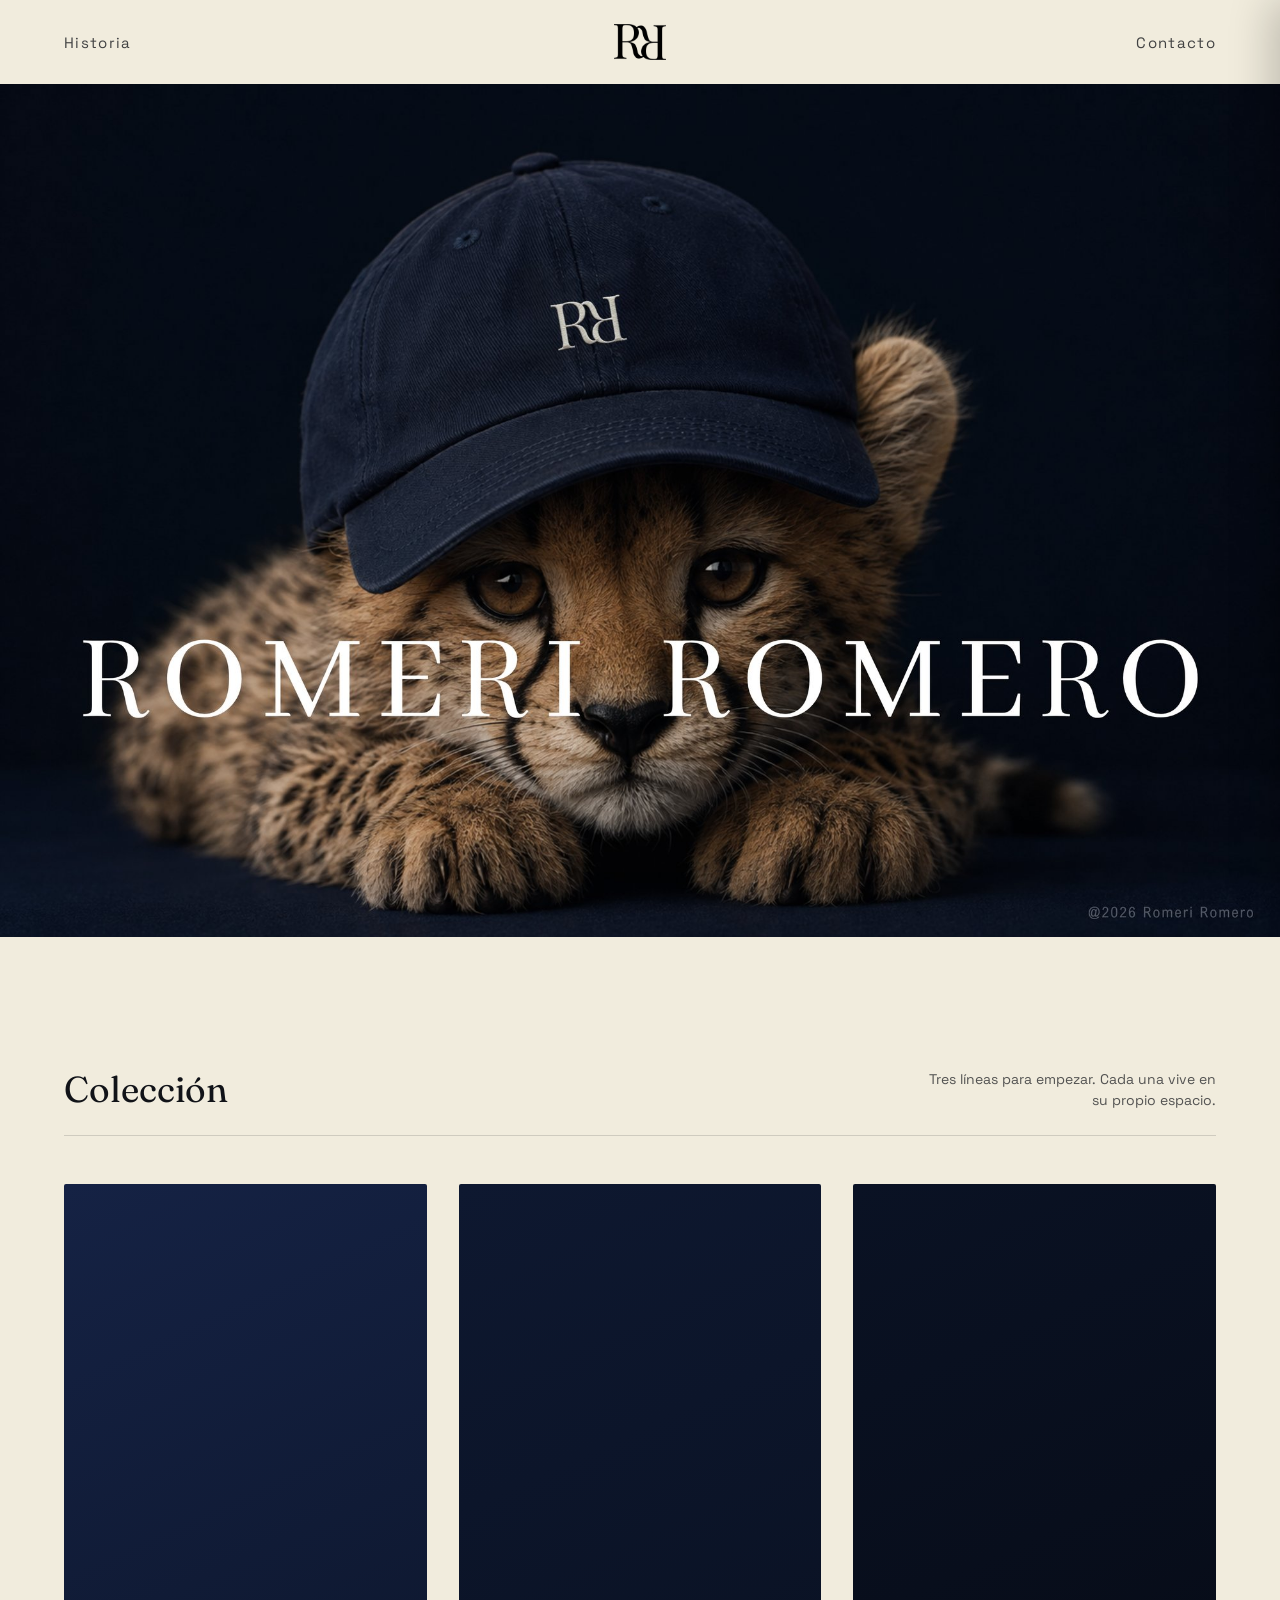
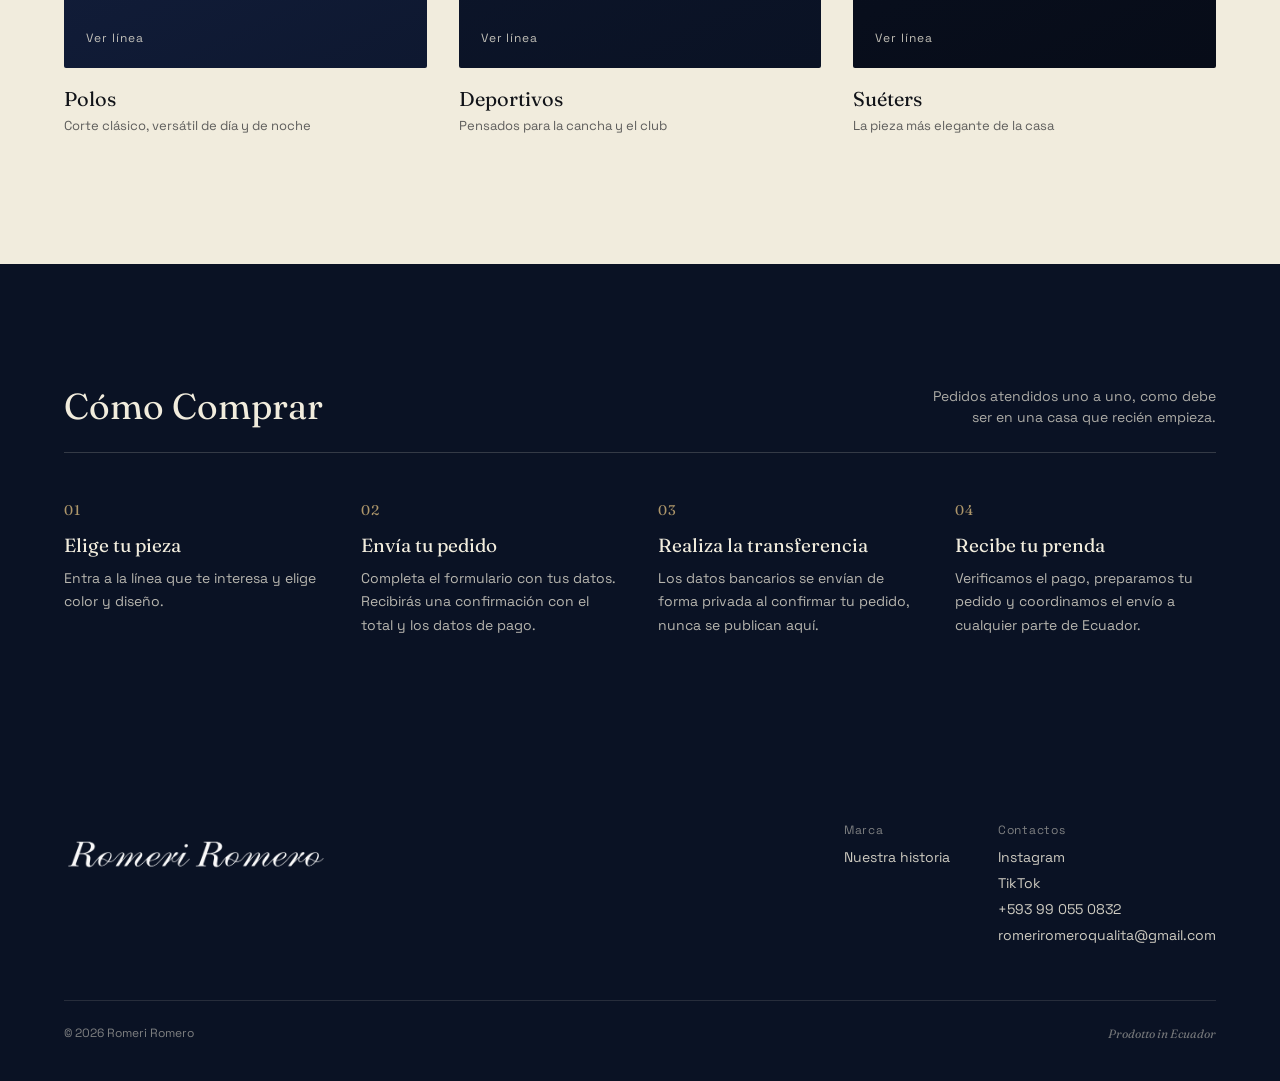
==== index.html @ 6913730c "Add files via upload" ====
<!DOCTYPE html>
<html lang="es">
<head>
<meta charset="UTF-8">
<meta name="viewport" content="width=device-width, initial-scale=1.0, viewport-fit=cover">
<title>Romeri Romero Official Online Store</title>
<meta name="description" content="Romeri Romero es una casa de moda ecuatoriana con sensibilidad italiana. Prendas de autor entre lo clásico y lo urbano, diseñadas y confeccionadas en Ecuador.">
<meta name="author" content="Romeri Romero">
<link rel="canonical" href="https://romeriromero.com/">
<meta property="og:type" content="website">
<meta property="og:title" content="Romeri Romero Official Online Store">
<meta property="og:description" content="Romeri Romero es una casa de moda ecuatoriana con sensibilidad italiana. Prendas de autor entre lo clásico y lo urbano, diseñadas y confeccionadas en Ecuador.">
<meta property="og:url" content="https://romeriromero.com/">
<meta property="og:locale" content="es_EC">
<meta name="twitter:card" content="summary_large_image">
<meta name="twitter:title" content="Romeri Romero Official Online Store">
<meta name="twitter:description" content="Romeri Romero es una casa de moda ecuatoriana con sensibilidad italiana. Prendas de autor entre lo clásico y lo urbano, diseñadas y confeccionadas en Ecuador.">
<link rel="icon" type="image/png" sizes="32x32" href="[data-uri]">
<link rel="icon" type="image/png" sizes="512x512" href="[data-uri]">
<link rel="apple-touch-icon" sizes="180x180" href="[data-uri]">
<meta name="theme-color" content="#0E1830">
<link rel="preconnect" href="https://fonts.googleapis.com">
<link href="https://fonts.googleapis.com/css2?family=Fraunces:ital,opsz,wght@0,9..144,300;0,9..144,400;0,9..144,500;1,9..144,400&family=Space+Grotesk:wght@400;500;600&display=swap" rel="stylesheet">
<style>

:root{
  --ink:#111318;
  --navy:#0E1830;
  --navy-deep:#0A1224;
  --navy-mid:#152244;
  --bone:#F1ECDD;
  --bone-dim:#E8E1CE;
  --gold:#AD966A;
}
*{margin:0;padding:0;box-sizing:border-box;}
body{
  background:var(--bone);
  color:var(--ink);
  font-family:'Space Grotesk',sans-serif;
  -webkit-font-smoothing:antialiased;
}
h1,h2,h3,.serif{font-family:'Fraunces',serif;}
.visually-hidden{
  position:absolute;width:1px;height:1px;padding:0;margin:-1px;
  overflow:hidden;clip:rect(0,0,0,0);white-space:nowrap;border:0;
}
a{color:inherit;}

/* NAV */
nav{
  display:grid;
  grid-template-columns:1fr auto 1fr;
  align-items:center;
  padding:24px 5vw;
  max-width:1800px;
  margin:0 auto;
}
nav .nav-left{justify-self:start;}
nav .nav-right{justify-self:end;}
nav .nav-left a, nav .nav-right a, nav .nav-right button{
  font-size:15px;
  letter-spacing:0.09em;
  text-decoration:none;
  color:var(--ink);
  opacity:0.78;
  background:none;
  border:none;
  cursor:pointer;
  font-family:'Space Grotesk',sans-serif;
  padding:0;
}
nav .nav-left a:hover, nav .nav-right a:hover, nav .nav-right button:hover{opacity:1;}
nav .nav-logo{justify-self:center;}
nav .nav-logo img{height:36px;width:auto;display:block;}
@media(max-width:560px){
  nav{padding:18px 5vw;}
  nav .nav-left a, nav .nav-right a, nav .nav-right button{font-size:13px;letter-spacing:0.05em;}
  nav .nav-logo img{height:28px;}
}

/* CONTACT DRAWER */
.contact-overlay{
  position:fixed;inset:0;background:rgba(10,14,24,0.45);
  opacity:0;pointer-events:none;transition:opacity 0.25s ease;z-index:100;
}
.contact-overlay.active{opacity:1;pointer-events:auto;}
.contact-drawer{
  position:fixed;top:0;right:0;height:100vh;
  width:min(380px,88vw);
  background:var(--bone);
  transform:translateX(100%);
  transition:transform 0.3s ease;
  z-index:101;
  padding:56px 40px;
  box-shadow:-10px 0 40px rgba(0,0,0,0.2);
}
.contact-drawer.active{transform:translateX(0);}
.contact-close{
  position:absolute;top:24px;right:28px;
  background:none;border:none;font-size:26px;line-height:1;
  cursor:pointer;color:var(--ink);opacity:0.7;
}
.contact-close:hover{opacity:1;}
.contact-drawer-title{
  font-family:'Fraunces',serif;font-size:24px;font-weight:400;
  margin-bottom:36px;color:var(--ink);
}
.contact-row{
  display:block;
  font-size:15px;
  color:var(--ink);
  text-decoration:none;
  padding:16px 0;
  border-bottom:1px solid rgba(17,19,24,0.12);
  opacity:0.85;
}
.contact-row:hover{opacity:1;}

/* PAGE HEADER (subpages without hero photo) */
.page-header{
  background:var(--navy);
  color:var(--bone);
  padding:90px 5vw 70px;
  text-align:center;
}
.page-header .eyebrow{
  font-size:13px;letter-spacing:0.14em;color:var(--gold);margin-bottom:16px;
}
.page-header h1{
  font-size:clamp(30px,4vw,52px);font-weight:300;
}
.page-header .back{
  display:inline-block;margin-top:22px;font-size:13px;opacity:0.7;text-decoration:none;color:var(--bone);
  border-bottom:1px solid rgba(241,236,221,0.4);
  padding-bottom:2px;
}
.page-header .back:hover{opacity:1;}

/* SECTION HEAD (shared pattern: title left, note right, divider) */
.section-head{
  display:flex;justify-content:space-between;align-items:flex-end;
  margin-bottom:48px;border-bottom:1px solid rgba(17,19,24,0.15);padding-bottom:24px;
}
.section-head h3{font-size:clamp(26px,3vw,36px);font-weight:400;}
.section-head p{font-size:14px;max-width:300px;text-align:right;opacity:0.7;line-height:1.5;}
@media(max-width:560px){
  .section-head{flex-direction:column;align-items:flex-start;gap:14px;}
  .section-head p{text-align:left;}
}

/* COLECCION (category cards on home) */
.collection{padding:130px 5vw;max-width:1800px;margin:0 auto;}
.cat-grid{display:grid;grid-template-columns:repeat(3,1fr);gap:32px;}
.cat-card{display:block;text-decoration:none;color:inherit;}
.cat-card .swatch{
  aspect-ratio:3/4;border-radius:2px;margin-bottom:18px;
  display:flex;align-items:flex-end;padding:22px;position:relative;
  transition:opacity 0.2s ease;
}
.cat-card:hover .swatch{opacity:0.88;}
.cat-card .swatch span{font-size:12px;letter-spacing:0.08em;color:var(--bone);opacity:0.8;}
.swatch.a{background:linear-gradient(155deg,var(--navy-mid) 0%,var(--navy) 100%);}
.swatch.b{background:linear-gradient(155deg,var(--navy) 0%,var(--navy-deep) 100%);}
.swatch.c{background:linear-gradient(155deg,var(--navy-deep) 0%,#070C18 100%);}
.cat-card h4{font-family:'Fraunces',serif;font-size:20px;font-weight:400;margin-bottom:6px;}
.cat-card .meta{font-size:13px;opacity:0.65;}
@media(max-width:760px){.cat-grid{grid-template-columns:1fr;}}

/* COMO COMPRAR (steps) */
.comprar-steps-section{background:var(--navy-deep);color:var(--bone);padding:120px 5vw;}
.comprar-steps-inner{max-width:1800px;margin:0 auto;}
.comprar-steps-inner .section-head{border-bottom-color:rgba(241,236,221,0.18);}
.comprar-steps-inner .section-head h3{color:var(--bone);}
.pasos{display:grid;grid-template-columns:repeat(4,1fr);gap:36px;}
.paso .num{font-family:'Fraunces',serif;font-size:14px;color:var(--gold);letter-spacing:0.1em;margin-bottom:14px;}
.paso h4{font-family:'Fraunces',serif;font-weight:400;font-size:19px;margin-bottom:10px;}
.paso p{font-size:14px;line-height:1.7;opacity:0.75;}
@media(max-width:1000px){.pasos{grid-template-columns:repeat(2,1fr);gap:32px;}}
@media(max-width:560px){.pasos{grid-template-columns:1fr;}}

/* COMPRAR FORM PAGE */
.comprar{background:var(--navy-deep);color:var(--bone);padding:90px 5vw 130px;}
.comprar-inner{max-width:1800px;margin:0 auto;}
.comprar-cols{display:grid;grid-template-columns:1fr 1fr;gap:56px;align-items:start;}
.panel{border:1px solid rgba(241,236,221,0.18);padding:34px;border-radius:2px;}
.panel h4{font-family:'Fraunces',serif;font-weight:400;font-size:21px;margin-bottom:8px;}
.panel .hint{font-size:13px;opacity:0.6;line-height:1.6;margin-bottom:24px;}
.campo{margin-bottom:18px;}
.campo label{display:block;font-size:12px;letter-spacing:0.08em;opacity:0.65;margin-bottom:7px;}
.campo input,.campo select,.campo textarea{
  width:100%;background:transparent;border:1px solid rgba(241,236,221,0.28);color:var(--bone);
  font-family:'Space Grotesk',sans-serif;font-size:14px;padding:11px 13px;border-radius:2px;
}
.campo input:focus,.campo select:focus,.campo textarea:focus{outline:none;border-color:var(--gold);}
.campo select option{background:var(--navy-deep);color:var(--bone);}
.btn{
  display:inline-block;width:100%;text-align:center;background:var(--bone);color:var(--navy-deep);
  border:none;font-family:'Space Grotesk',sans-serif;font-size:14px;letter-spacing:0.06em;
  padding:14px 20px;border-radius:2px;cursor:pointer;margin-top:6px;
}
.btn:hover{opacity:0.88;}
.datos-fila{display:flex;justify-content:space-between;gap:16px;padding:13px 0;border-bottom:1px solid rgba(241,236,221,0.12);font-size:14px;}
.datos-fila span:first-child{opacity:0.6;}
.datos-fila span:last-child{text-align:right;}
.nota{font-size:13px;line-height:1.7;opacity:0.6;margin-top:22px;}
.nota-italic{font-family:'Fraunces',serif;font-style:italic;font-size:14px;opacity:0.7;margin-top:26px;}
@media(max-width:1000px){.comprar-cols{grid-template-columns:1fr;gap:32px;}}
@media(max-width:560px){.panel{padding:26px 22px;}}

/* PLACEHOLDER (category subpages, no products yet) */
.placeholder-wrap{max-width:1800px;margin:0 auto;padding:100px 5vw 140px;text-align:center;}
.placeholder-wrap .ph-box{
  max-width:520px;margin:0 auto;padding:56px 40px;border:1px solid rgba(17,19,24,0.15);border-radius:2px;
}
.placeholder-wrap .ph-box .serif{font-size:22px;font-weight:400;margin-bottom:14px;}
.placeholder-wrap .ph-box p{font-size:14px;line-height:1.7;opacity:0.75;}

/* HISTORIA PAGE */
.marca{padding:90px 5vw 140px;max-width:1800px;margin:0 auto;}
.marca-body{display:grid;grid-template-columns:0.7fr 1.3fr;gap:56px;align-items:center;}
.marca .gallery{display:grid;grid-template-columns:1fr 1fr;gap:10px;}
.marca .gallery img{width:100%;aspect-ratio:4/5;object-fit:cover;border-radius:2px;display:block;}
.marca blockquote{
  font-family:'Fraunces',serif;font-size:clamp(22px,2.8vw,34px);font-weight:300;font-style:italic;
  line-height:1.4;color:var(--ink);margin-bottom:36px;max-width:22ch;
}
.marca p{font-size:15px;line-height:1.8;color:var(--ink);opacity:0.82;margin-bottom:20px;max-width:56ch;}
.marca .prodotto-line{font-style:italic;font-family:'Fraunces',serif;font-size:14px;opacity:0.6;margin-top:8px;}
@media(max-width:760px){.marca-body{grid-template-columns:1fr;gap:36px;}}

/* HERO (home only) */
.hero{width:100%;line-height:0;}
.hero img.hero-shot{width:100%;height:auto;display:block;}

/* FOOTER */
footer{background:var(--navy-deep);color:var(--bone);padding:64px 5vw 40px;}
footer .foot-top, footer .foot-bottom{max-width:1800px;margin-left:auto;margin-right:auto;}
.foot-top{
  display:flex;justify-content:space-between;align-items:flex-start;
  padding-bottom:48px;border-bottom:1px solid rgba(241,236,221,0.12);
}
.foot-top img.foot-wordmark{width:min(260px,55vw);height:auto;display:block;}
.foot-links{display:flex;gap:48px;font-size:14px;flex-wrap:wrap;}
.foot-links div span{display:block;opacity:0.5;margin-bottom:10px;font-size:12px;letter-spacing:0.06em;}
.foot-links div a{display:block;color:var(--bone);text-decoration:none;opacity:0.85;margin-bottom:8px;font-size:14px;}
.foot-links div a:hover{opacity:1;}
.foot-bottom{display:flex;justify-content:space-between;align-items:center;padding-top:24px;font-size:12px;opacity:0.5;}
.foot-bottom .prodotto{font-style:italic;font-family:'Fraunces',serif;opacity:0.9;}
@media(max-width:760px){
  .foot-top{flex-direction:column;gap:32px;}
  .foot-links{flex-wrap:wrap;gap:32px;}
}

</style>
</head>
<body>

<h1 class="visually-hidden">Romeri Romero — Moda ecuatoriana con alma italiana</h1>

<nav>
  <div class="nav-left"><a href="historia.html">Historia</a></div>
  <div class="nav-logo"><a href="index.html"><img src="[data-uri]" alt="Romeri Romero"></a></div>
  <div class="nav-right"><button type="button" onclick="openContact(event)">Contacto</button></div>
</nav>

<div class="contact-overlay" id="contactOverlay" onclick="closeContact()"></div>
<aside class="contact-drawer" id="contactDrawer">
  <button class="contact-close" onclick="closeContact()" aria-label="Cerrar">&times;</button>
  <div class="contact-drawer-title">Contactos</div>
  <a class="contact-row" href="https://instagram.com/romeriromero_" target="_blank" rel="noopener">Instagram</a>
  <a class="contact-row" href="https://tiktok.com/@romeriromero_" target="_blank" rel="noopener">TikTok</a>
  <a class="contact-row" href="https://wa.me/593990550832" target="_blank" rel="noopener">+593 99 055 0832</a>
  <a class="contact-row" href="mailto:romeriromeroqualita@gmail.com">romeriromeroqualita@gmail.com</a>
</aside>

<script>
function openContact(e){
  if(e) e.preventDefault();
  document.getElementById('contactOverlay').classList.add('active');
  document.getElementById('contactDrawer').classList.add('active');
}
function closeContact(){
  document.getElementById('contactOverlay').classList.remove('active');
  document.getElementById('contactDrawer').classList.remove('active');
}
</script>

<section class="hero">
  <img class="hero-shot" src="[data-uri]" alt="Romeri Romero — cachorro de guepardo con gorra de la marca, junto al monograma RR">
</section>

<section class="collection" id="coleccion">
  <div class="section-head">
    <h3>Colección</h3>
    <p>Tres líneas para empezar. Cada una vive en su propio espacio.</p>
  </div>
  <div class="cat-grid">
    <a class="cat-card" href="coleccion-polos.html">
      <div class="swatch a"><span>Ver línea</span></div>
      <h4>Polos</h4>
      <div class="meta">Corte clásico, versátil de día y de noche</div>
    </a>
    <a class="cat-card" href="coleccion-deportivos.html">
      <div class="swatch b"><span>Ver línea</span></div>
      <h4>Deportivos</h4>
      <div class="meta">Pensados para la cancha y el club</div>
    </a>
    <a class="cat-card" href="coleccion-sueters.html">
      <div class="swatch c"><span>Ver línea</span></div>
      <h4>Suéters</h4>
      <div class="meta">La pieza más elegante de la casa</div>
    </a>
  </div>
</section>

<section class="comprar-steps-section" id="comprar">
  <div class="comprar-steps-inner">
    <div class="section-head">
      <h3>Cómo Comprar</h3>
      <p>Pedidos atendidos uno a uno, como debe ser en una casa que recién empieza.</p>
    </div>
    <div class="pasos">
      <div class="paso">
        <div class="num">01</div>
        <h4>Elige tu pieza</h4>
        <p>Entra a la línea que te interesa y elige color y diseño.</p>
      </div>
      <div class="paso">
        <div class="num">02</div>
        <h4>Envía tu pedido</h4>
        <p>Completa el formulario con tus datos. Recibirás una confirmación con el total y los datos de pago.</p>
      </div>
      <div class="paso">
        <div class="num">03</div>
        <h4>Realiza la transferencia</h4>
        <p>Los datos bancarios se envían de forma privada al confirmar tu pedido, nunca se publican aquí.</p>
      </div>
      <div class="paso">
        <div class="num">04</div>
        <h4>Recibe tu prenda</h4>
        <p>Verificamos el pago, preparamos tu pedido y coordinamos el envío a cualquier parte de Ecuador.</p>
      </div>
    </div>
  </div>
</section>

<footer>
  <div class="foot-top">
    <img class="foot-wordmark" src="[data-uri]" alt="Romeri Romero">
    <div class="foot-links">
      <div>
        <span>Marca</span>
        <a href="historia.html">Nuestra historia</a>
      </div>
      <div>
        <span>Contactos</span>
        <a href="https://instagram.com/romeriromero_" target="_blank" rel="noopener">Instagram</a>
        <a href="https://tiktok.com/@romeriromero_" target="_blank" rel="noopener">TikTok</a>
        <a href="https://wa.me/593990550832" target="_blank" rel="noopener">+593 99 055 0832</a>
        <a href="mailto:romeriromeroqualita@gmail.com">romeriromeroqualita@gmail.com</a>
      </div>
    </div>
  </div>
  <div class="foot-bottom">
    <span>© 2026 Romeri Romero</span>
    <span class="prodotto">Prodotto in Ecuador</span>
  </div>
</footer>

</body>
</html>
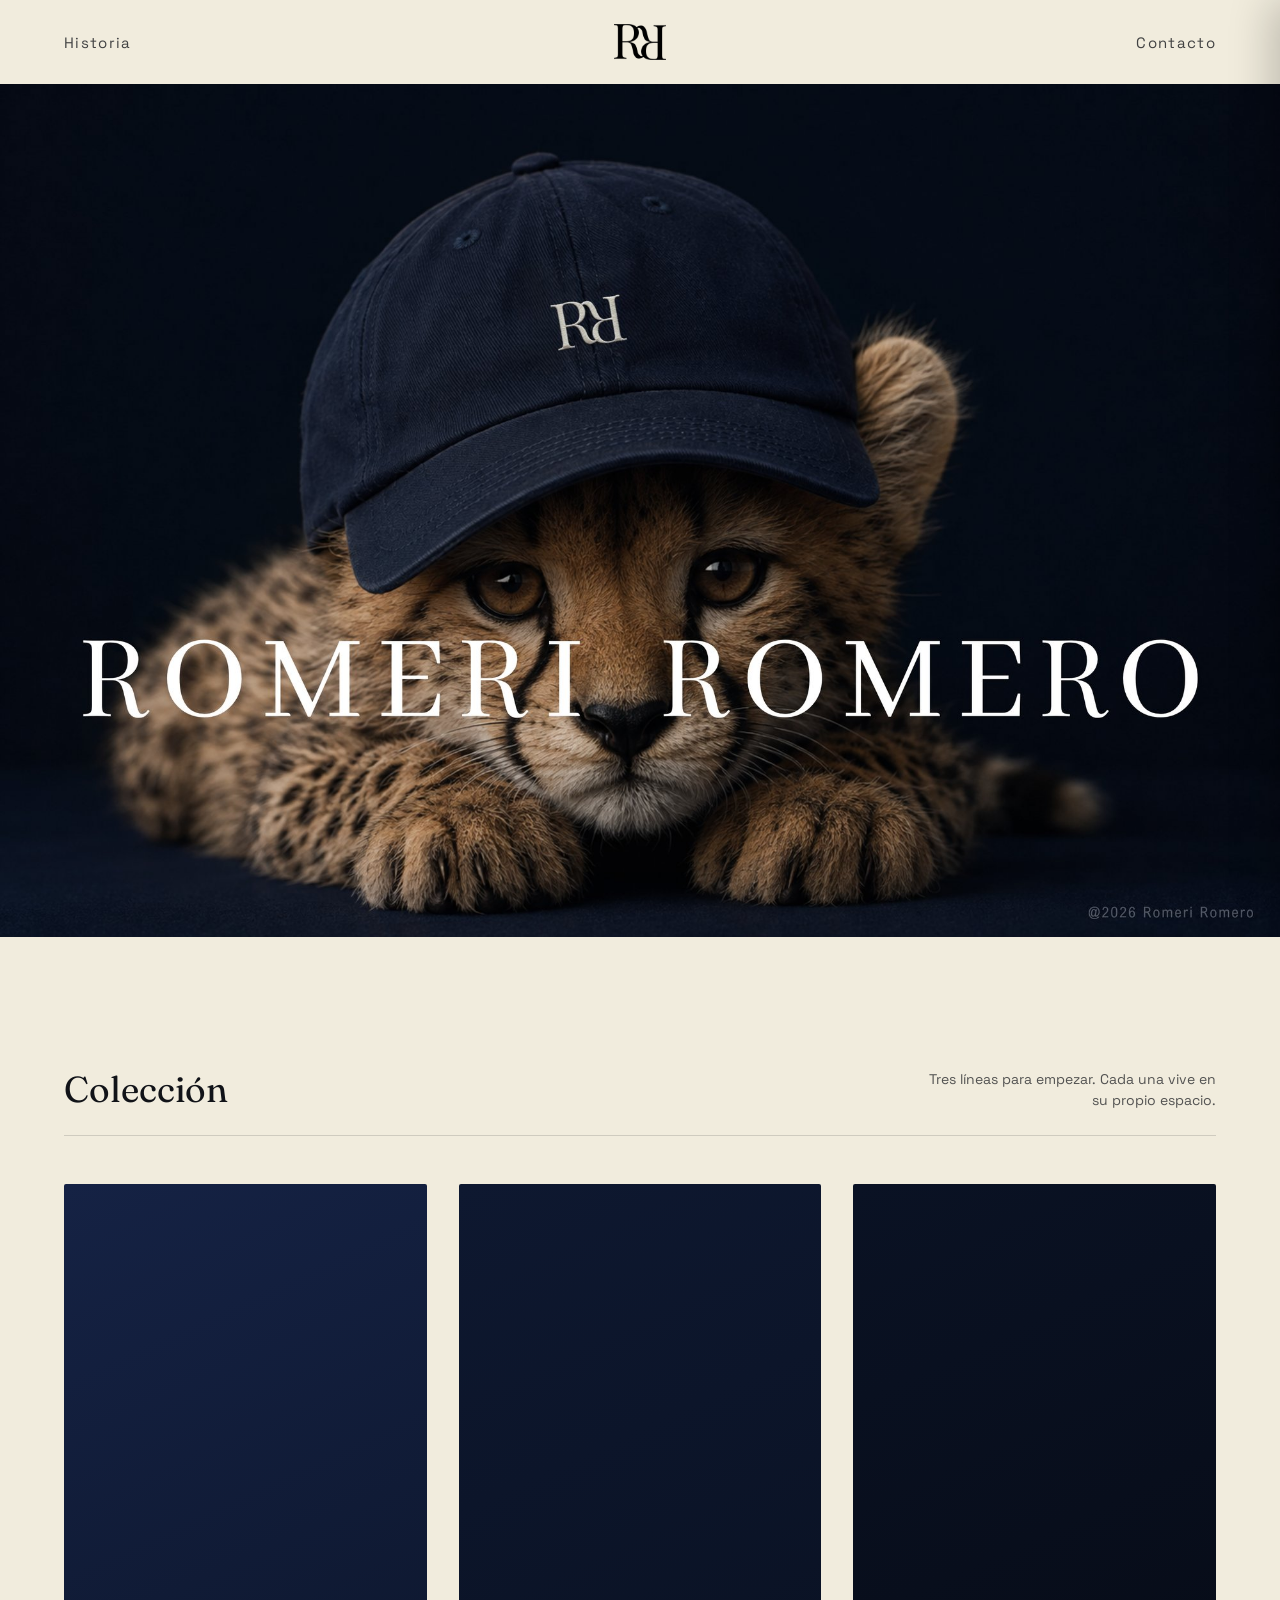
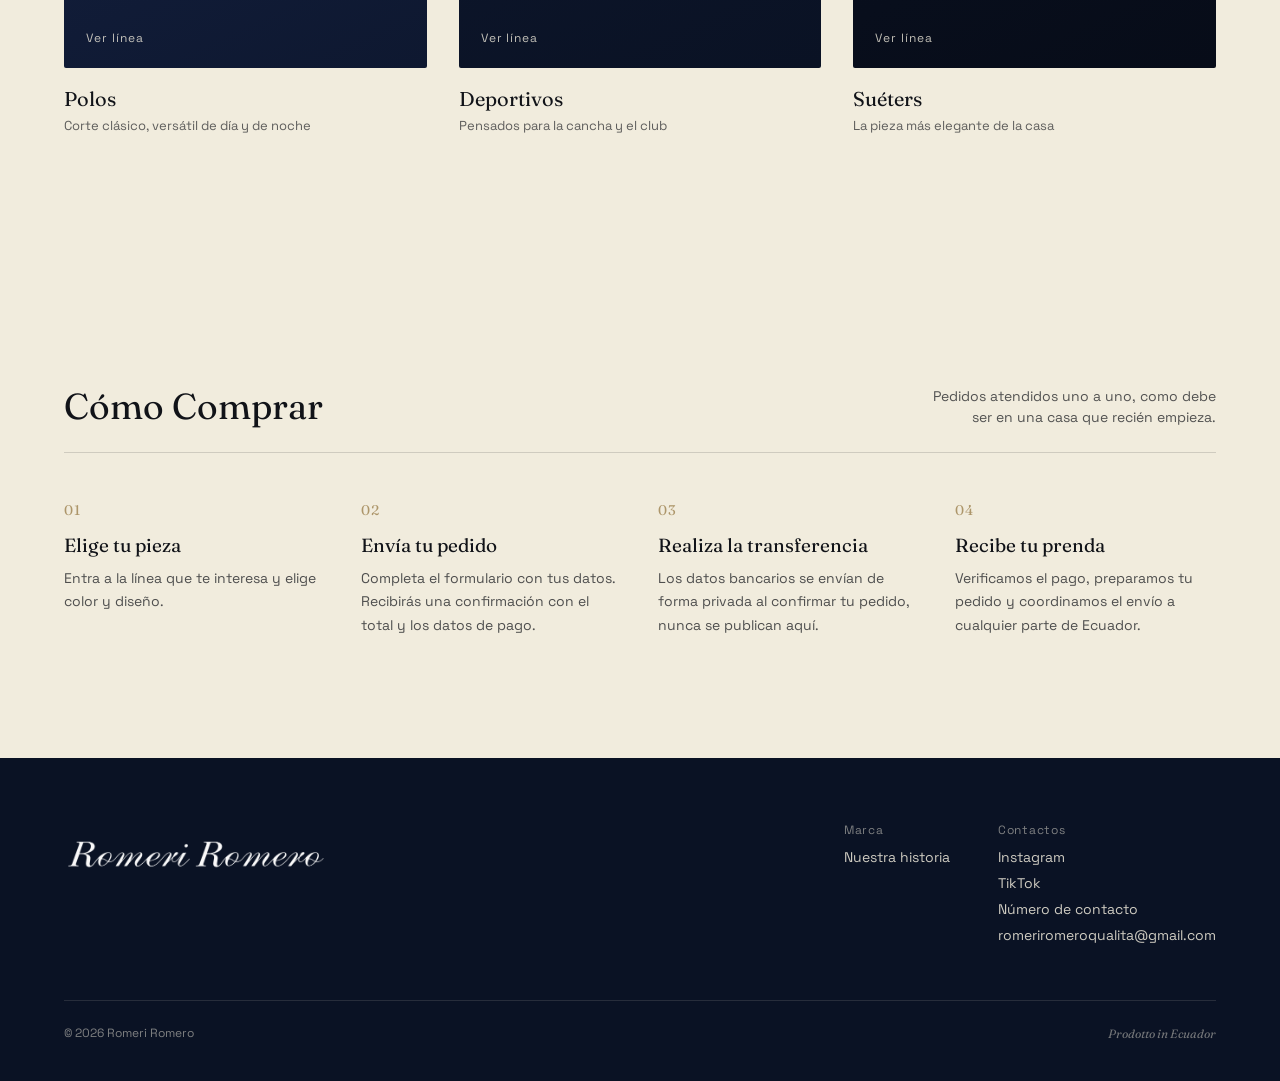
==== commit c895c6ac: "Add files via upload" ====
--- a/index.html
+++ b/index.html
@@ -19,6 +19,35 @@
 <link rel="icon" type="image/png" sizes="512x512" href="[data-uri]">
 <link rel="apple-touch-icon" sizes="180x180" href="[data-uri]">
 <meta name="theme-color" content="#0E1830">
+<meta property="og:image" content="https://romeriromero.com/logo.png">
+<meta name="twitter:image" content="https://romeriromero.com/logo.png">
+<script type="application/ld+json">
+{
+  "@context": "https://schema.org",
+  "@type": "Organization",
+  "name": "Romeri Romero",
+  "alternateName": "Romeri Romero Official Online Store",
+  "url": "https://romeriromero.com/",
+  "logo": "https://romeriromero.com/logo.png",
+  "image": "https://romeriromero.com/logo.png",
+  "sameAs": [
+    "https://instagram.com/romeriromero_",
+    "https://tiktok.com/@romeriromero_"
+  ]
+}
+</script>
+<script type="application/ld+json">
+{
+  "@context": "https://schema.org",
+  "@type": "ClothingStore",
+  "name": "Romeri Romero",
+  "url": "https://romeriromero.com/",
+  "image": "https://romeriromero.com/logo.png",
+  "description": "Casa de moda ecuatoriana con sensibilidad italiana. Prendas de autor entre lo clásico y lo urbano, diseñadas y confeccionadas en Ecuador.",
+  "areaServed": "EC"
+}
+</script>
+
 <link rel="preconnect" href="https://fonts.googleapis.com">
 <link href="https://fonts.googleapis.com/css2?family=Fraunces:ital,opsz,wght@0,9..144,300;0,9..144,400;0,9..144,500;1,9..144,400&family=Space+Grotesk:wght@400;500;600&display=swap" rel="stylesheet">
 <style>
@@ -167,16 +196,35 @@
 @media(max-width:760px){.cat-grid{grid-template-columns:1fr;}}
 
 /* COMO COMPRAR (steps) */
-.comprar-steps-section{background:var(--navy-deep);color:var(--bone);padding:120px 5vw;}
+.comprar-steps-section{background:var(--bone);color:var(--ink);padding:120px 5vw;}
 .comprar-steps-inner{max-width:1800px;margin:0 auto;}
-.comprar-steps-inner .section-head{border-bottom-color:rgba(241,236,221,0.18);}
-.comprar-steps-inner .section-head h3{color:var(--bone);}
+.comprar-steps-inner .section-head{border-bottom-color:rgba(17,19,24,0.15);}
+.comprar-steps-inner .section-head h3{color:var(--ink);}
+.comprar-steps-inner .section-head p{color:var(--ink);}
 .pasos{display:grid;grid-template-columns:repeat(4,1fr);gap:36px;}
 .paso .num{font-family:'Fraunces',serif;font-size:14px;color:var(--gold);letter-spacing:0.1em;margin-bottom:14px;}
-.paso h4{font-family:'Fraunces',serif;font-weight:400;font-size:19px;margin-bottom:10px;}
-.paso p{font-size:14px;line-height:1.7;opacity:0.75;}
+.paso h4{font-family:'Fraunces',serif;font-weight:400;font-size:19px;margin-bottom:10px;color:var(--ink);}
+.paso p{font-size:14px;line-height:1.7;color:var(--ink);opacity:0.72;}
 @media(max-width:1000px){.pasos{grid-template-columns:repeat(2,1fr);gap:32px;}}
 @media(max-width:560px){.pasos{grid-template-columns:1fr;}}
+
+/* NOTA HECHO A PEDIDO */
+.hecho-a-pedido{
+  max-width:1800px;margin:0 auto;
+  padding:0 5vw 60px;
+}
+.hecho-a-pedido blockquote{
+  font-family:'Fraunces',serif;
+  font-style:italic;
+  font-weight:300;
+  font-size:clamp(17px,1.6vw,20px);
+  line-height:1.7;
+  color:var(--bone);
+  opacity:0.88;
+  max-width:70ch;
+  border-left:2px solid var(--gold);
+  padding-left:28px;
+}
 
 /* COMPRAR FORM PAGE */
 .comprar{background:var(--navy-deep);color:var(--bone);padding:90px 5vw 130px;}
@@ -269,7 +317,7 @@
   <div class="contact-drawer-title">Contactos</div>
   <a class="contact-row" href="https://instagram.com/romeriromero_" target="_blank" rel="noopener">Instagram</a>
   <a class="contact-row" href="https://tiktok.com/@romeriromero_" target="_blank" rel="noopener">TikTok</a>
-  <a class="contact-row" href="https://wa.me/593990550832" target="_blank" rel="noopener">+593 99 055 0832</a>
+  <a class="contact-row" href="https://wa.me/593990550832" target="_blank" rel="noopener">Número de contacto</a>
   <a class="contact-row" href="mailto:romeriromeroqualita@gmail.com">romeriromeroqualita@gmail.com</a>
 </aside>
 
@@ -356,7 +404,7 @@
         <span>Contactos</span>
         <a href="https://instagram.com/romeriromero_" target="_blank" rel="noopener">Instagram</a>
         <a href="https://tiktok.com/@romeriromero_" target="_blank" rel="noopener">TikTok</a>
-        <a href="https://wa.me/593990550832" target="_blank" rel="noopener">+593 99 055 0832</a>
+        <a href="https://wa.me/593990550832" target="_blank" rel="noopener">Número de contacto</a>
         <a href="mailto:romeriromeroqualita@gmail.com">romeriromeroqualita@gmail.com</a>
       </div>
     </div>
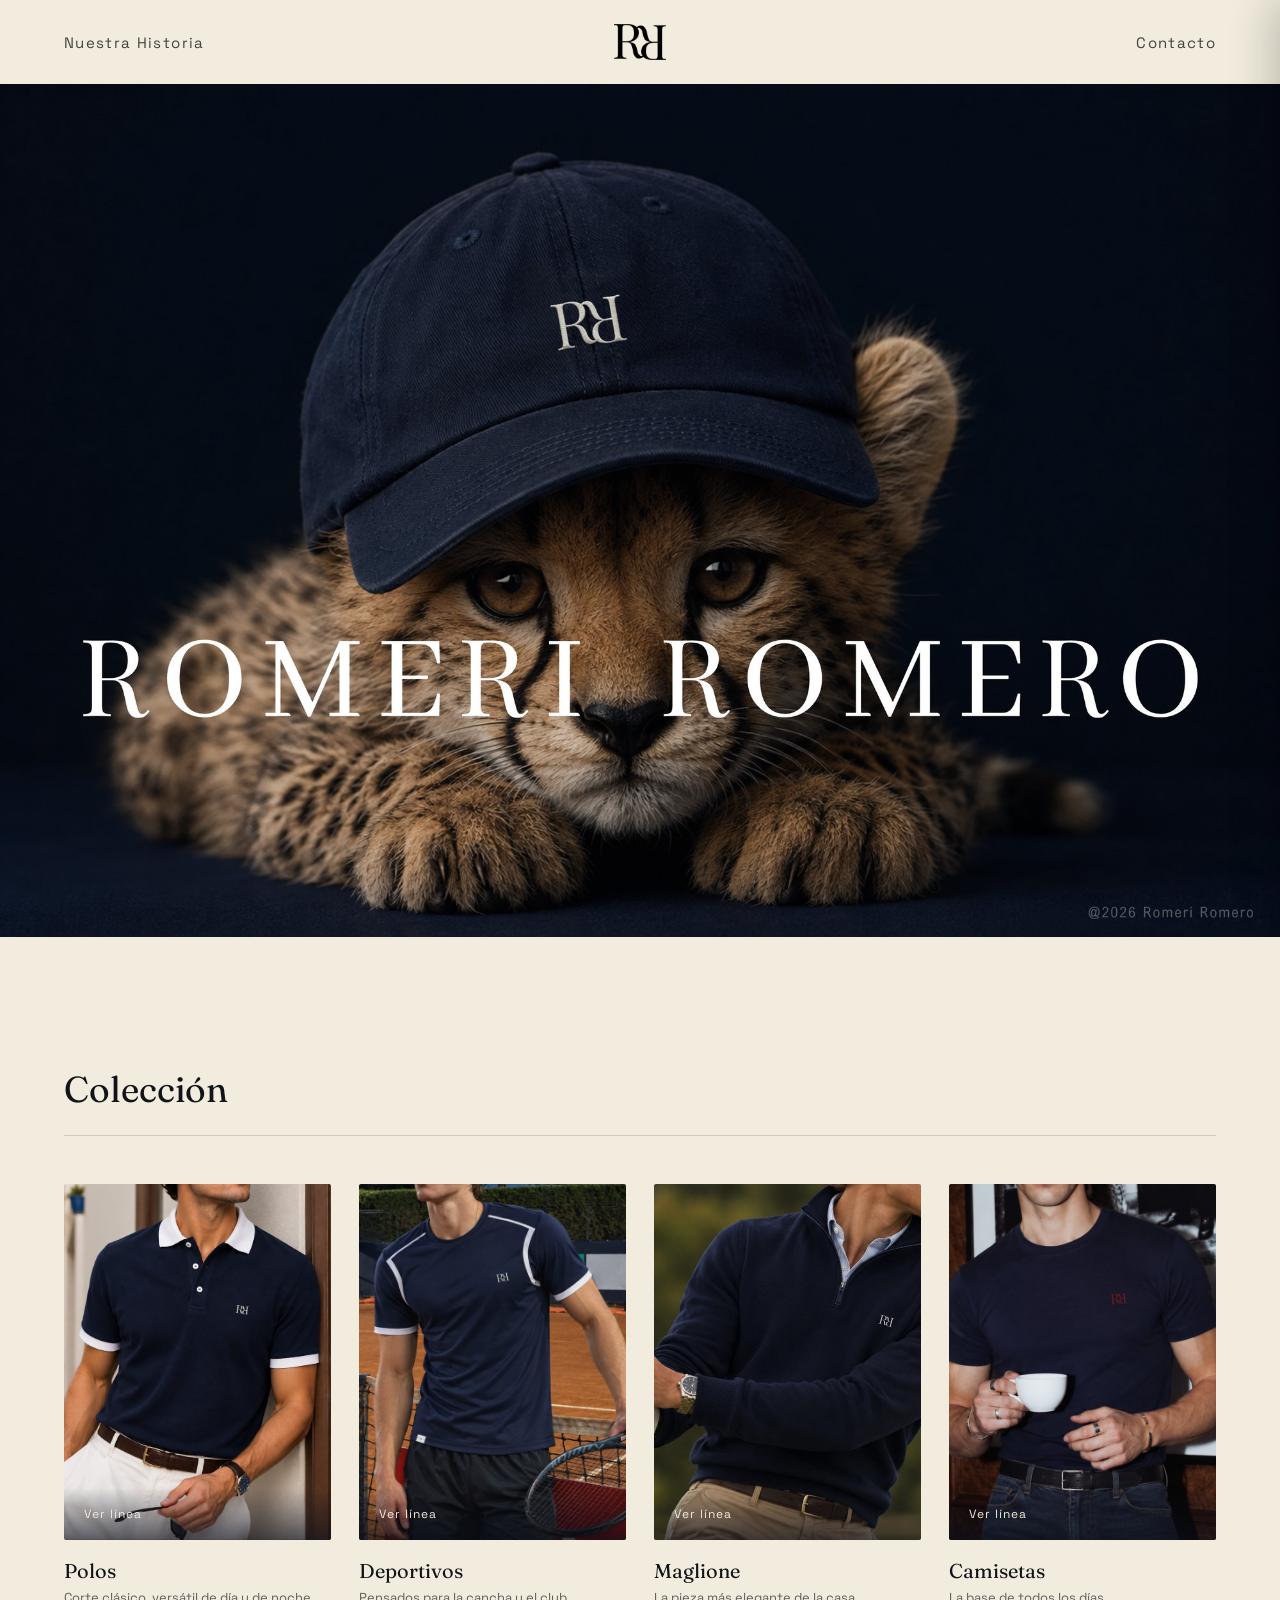
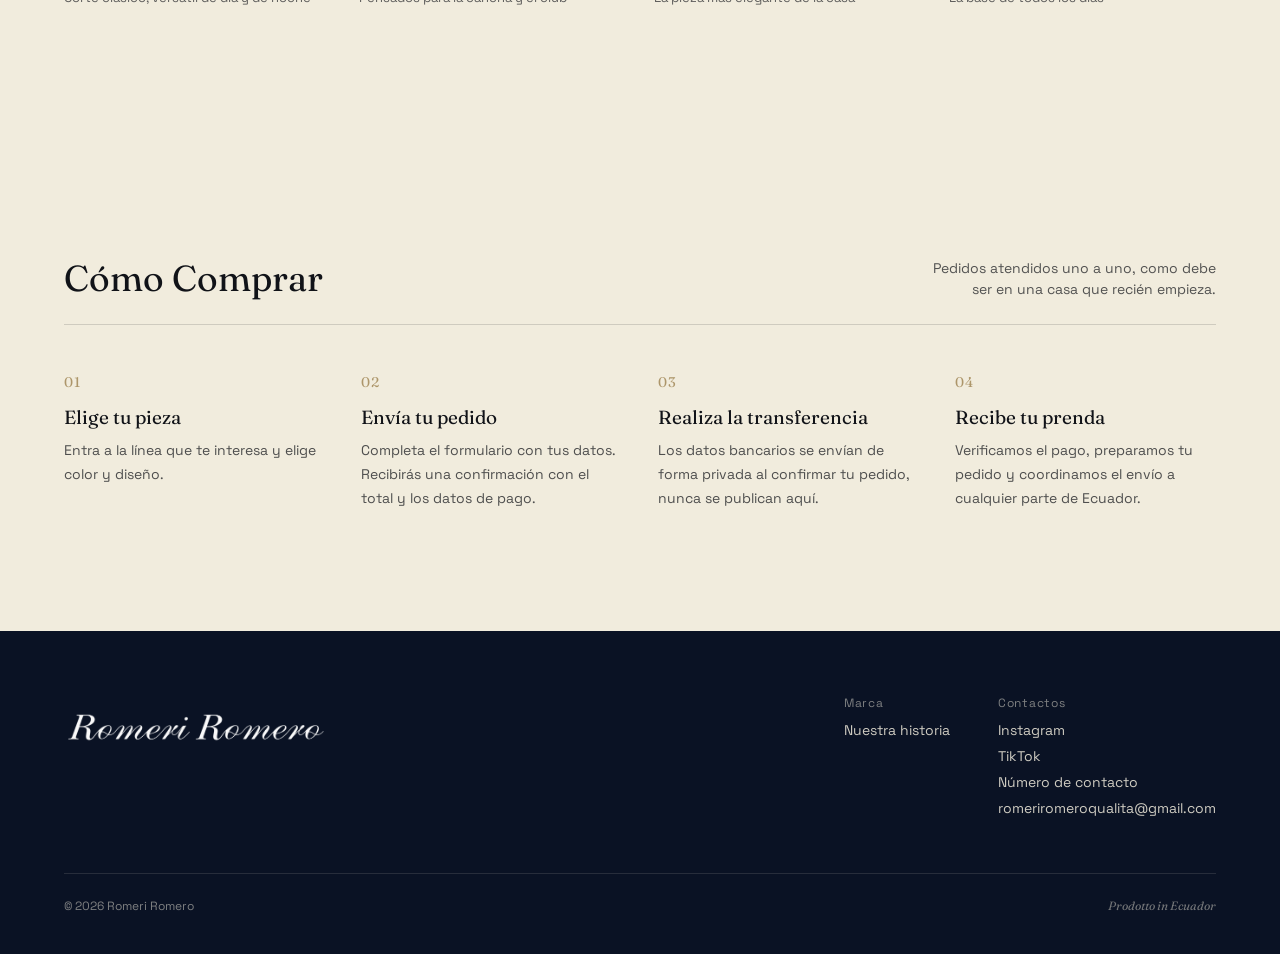
==== commit 6d993a3d: "Add files via upload" ====
--- a/index.html
+++ b/index.html
@@ -179,21 +179,25 @@
 
 /* COLECCION (category cards on home) */
 .collection{padding:130px 5vw;max-width:1800px;margin:0 auto;}
-.cat-grid{display:grid;grid-template-columns:repeat(3,1fr);gap:32px;}
+.cat-grid{display:grid;grid-template-columns:repeat(4,1fr);gap:28px;}
 .cat-card{display:block;text-decoration:none;color:inherit;}
 .cat-card .swatch{
   aspect-ratio:3/4;border-radius:2px;margin-bottom:18px;
-  display:flex;align-items:flex-end;padding:22px;position:relative;
+  position:relative;overflow:hidden;
   transition:opacity 0.2s ease;
+  background:var(--navy);
 }
 .cat-card:hover .swatch{opacity:0.88;}
-.cat-card .swatch span{font-size:12px;letter-spacing:0.08em;color:var(--bone);opacity:0.8;}
-.swatch.a{background:linear-gradient(155deg,var(--navy-mid) 0%,var(--navy) 100%);}
-.swatch.b{background:linear-gradient(155deg,var(--navy) 0%,var(--navy-deep) 100%);}
-.swatch.c{background:linear-gradient(155deg,var(--navy-deep) 0%,#070C18 100%);}
+.cat-card .swatch img{width:100%;height:100%;object-fit:cover;display:block;}
+.cat-card .swatch .tag{
+  position:absolute;left:0;right:0;bottom:0;padding:18px 20px;
+  background:linear-gradient(to top, rgba(10,14,24,0.65) 0%, rgba(10,14,24,0) 100%);
+  font-size:12px;letter-spacing:0.08em;color:var(--bone);
+}
 .cat-card h4{font-family:'Fraunces',serif;font-size:20px;font-weight:400;margin-bottom:6px;}
 .cat-card .meta{font-size:13px;opacity:0.65;}
-@media(max-width:760px){.cat-grid{grid-template-columns:1fr;}}
+@media(max-width:1100px){.cat-grid{grid-template-columns:repeat(2,1fr);}}
+@media(max-width:560px){.cat-grid{grid-template-columns:1fr;}}
 
 /* COMO COMPRAR (steps) */
 .comprar-steps-section{background:var(--bone);color:var(--ink);padding:120px 5vw;}
@@ -306,7 +310,7 @@
 <h1 class="visually-hidden">Romeri Romero — Moda ecuatoriana con alma italiana</h1>
 
 <nav>
-  <div class="nav-left"><a href="historia.html">Historia</a></div>
+  <div class="nav-left"><a href="historia.html">Nuestra Historia</a></div>
   <div class="nav-logo"><a href="index.html"><img src="[data-uri]" alt="Romeri Romero"></a></div>
   <div class="nav-right"><button type="button" onclick="openContact(event)">Contacto</button></div>
 </nav>
@@ -340,23 +344,27 @@
 <section class="collection" id="coleccion">
   <div class="section-head">
     <h3>Colección</h3>
-    <p>Tres líneas para empezar. Cada una vive en su propio espacio.</p>
   </div>
   <div class="cat-grid">
     <a class="cat-card" href="coleccion-polos.html">
-      <div class="swatch a"><span>Ver línea</span></div>
+      <div class="swatch"><img src="[data-uri]" alt="Polo Romeri Romero"><div class="tag">Ver línea</div></div>
       <h4>Polos</h4>
       <div class="meta">Corte clásico, versátil de día y de noche</div>
     </a>
     <a class="cat-card" href="coleccion-deportivos.html">
-      <div class="swatch b"><span>Ver línea</span></div>
+      <div class="swatch"><img src="[data-uri]" alt="Deportivo Romeri Romero"><div class="tag">Ver línea</div></div>
       <h4>Deportivos</h4>
       <div class="meta">Pensados para la cancha y el club</div>
     </a>
-    <a class="cat-card" href="coleccion-sueters.html">
-      <div class="swatch c"><span>Ver línea</span></div>
-      <h4>Suéters</h4>
+    <a class="cat-card" href="coleccion-maglione.html">
+      <div class="swatch"><img src="[data-uri]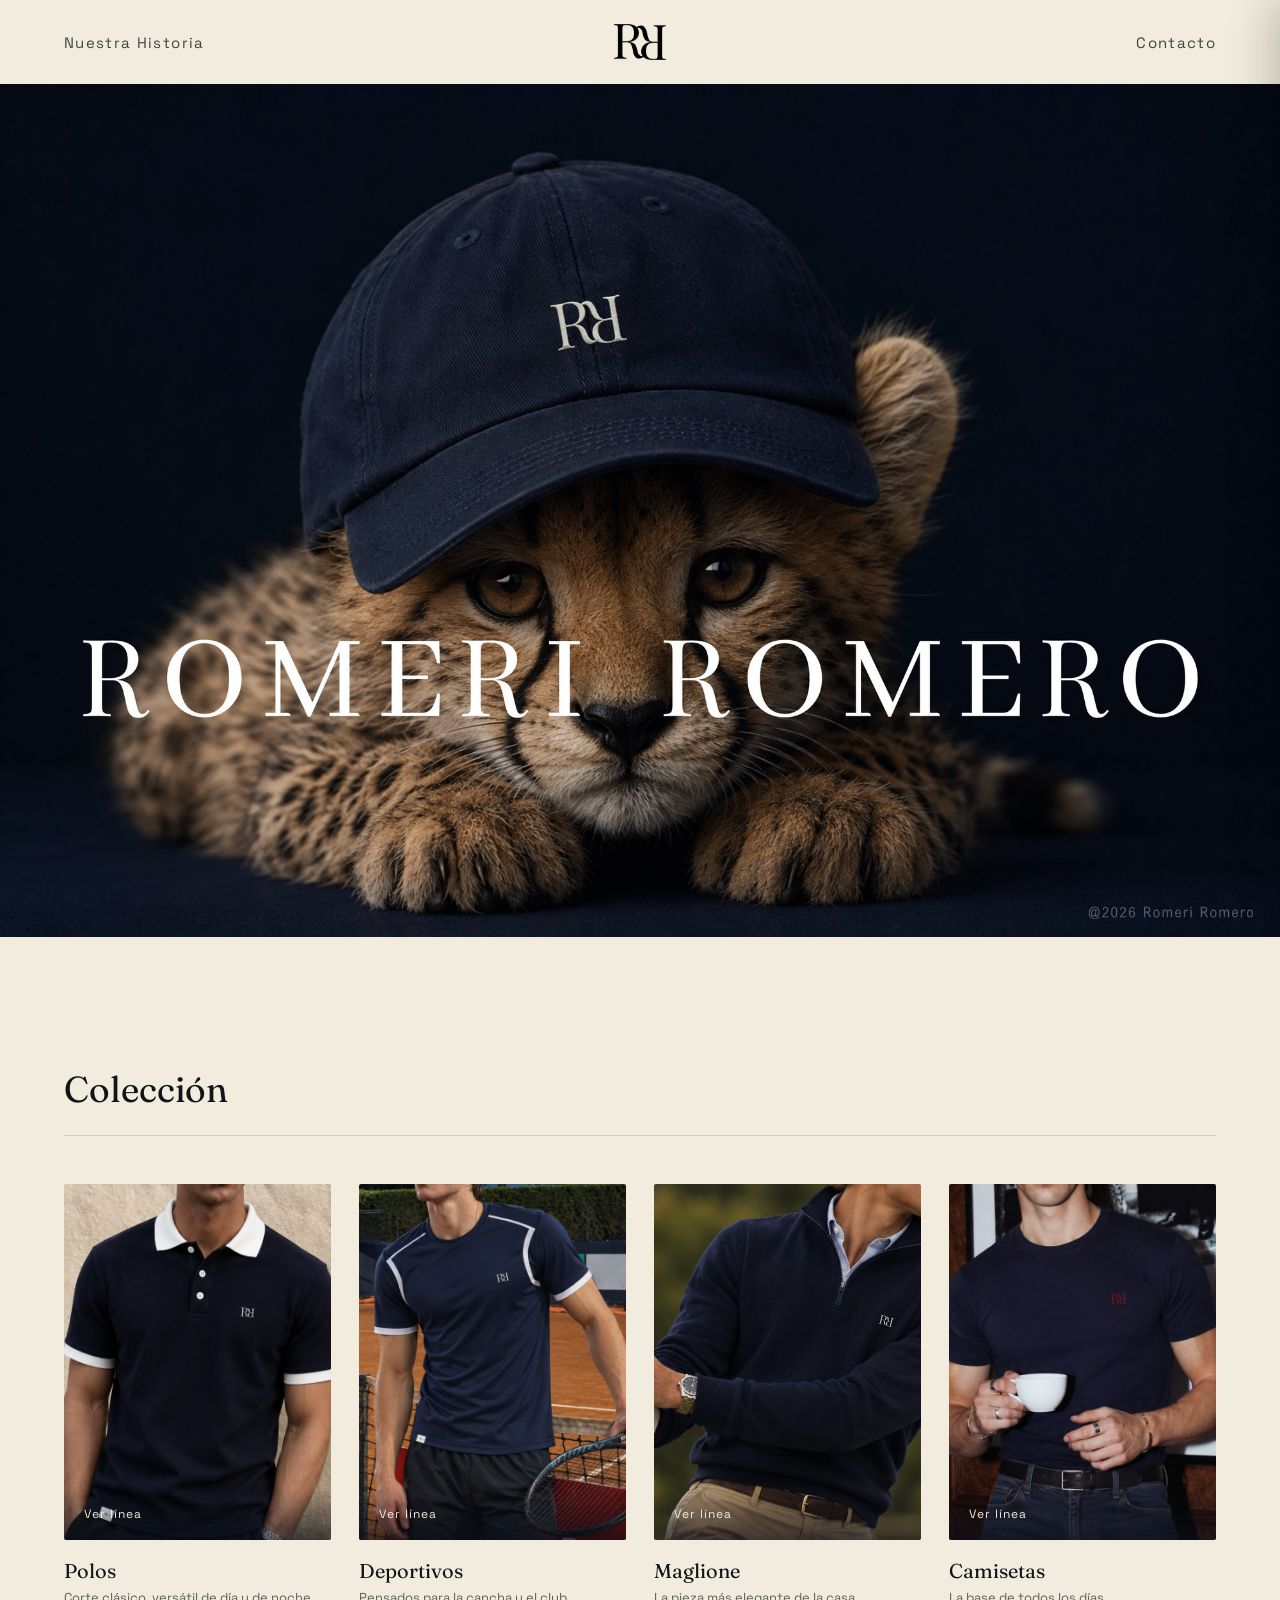
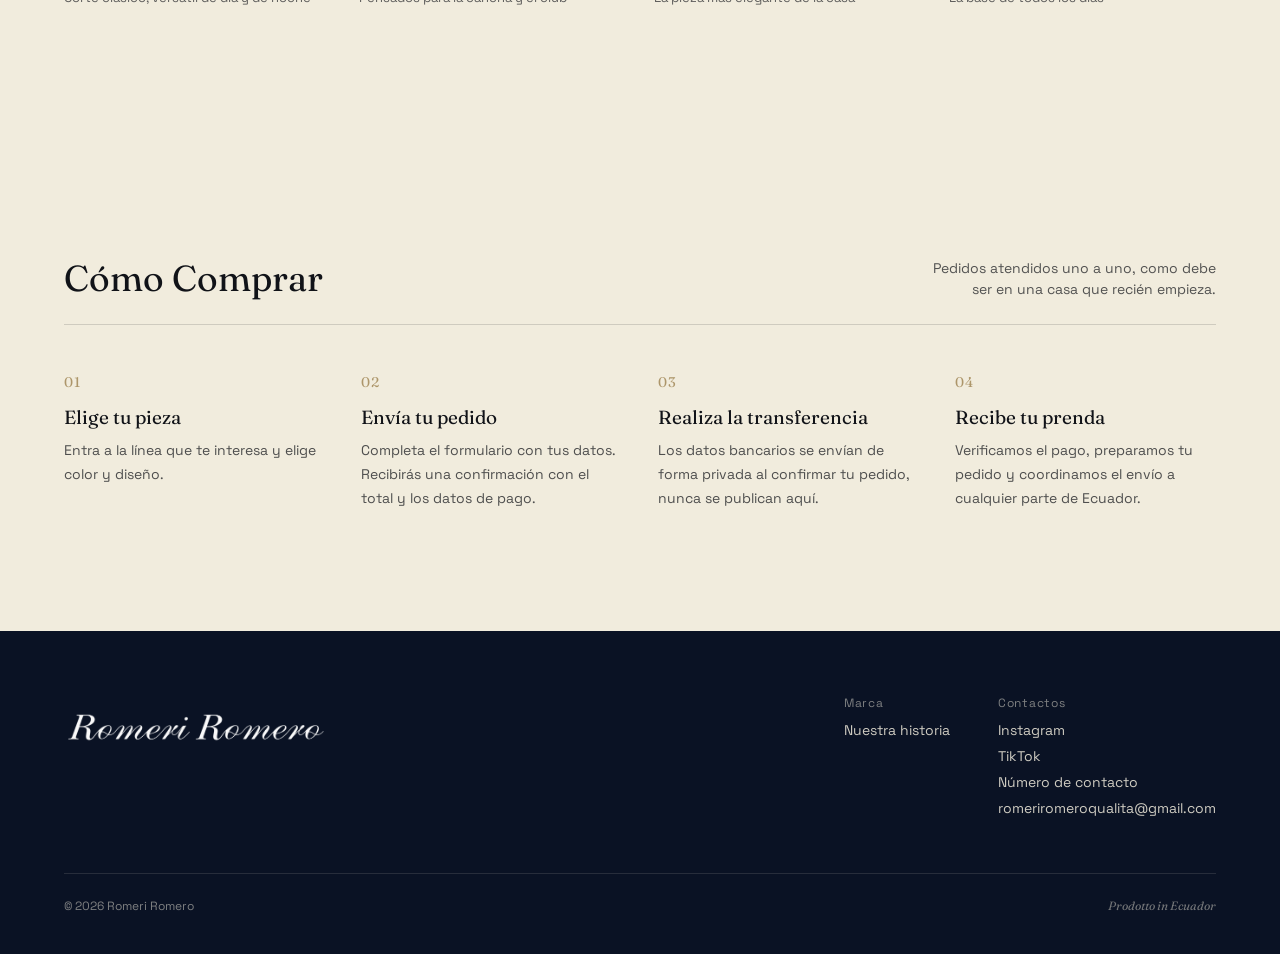
==== commit d06a70ef: "Add files via upload" ====
--- a/index.html
+++ b/index.html
@@ -347,7 +347,7 @@
   </div>
   <div class="cat-grid">
     <a class="cat-card" href="coleccion-polos.html">
-      <div class="swatch"><img src="[data-uri]" alt="Polo Romeri Romero"><div class="tag">Ver línea</div></div>
+      <div class="swatch"><img src="[data-uri]" alt="Polo Romeri Romero"><div class="tag">Ver línea</div></div>
       <h4>Polos</h4>
       <div class="meta">Corte clásico, versátil de día y de noche</div>
     </a>
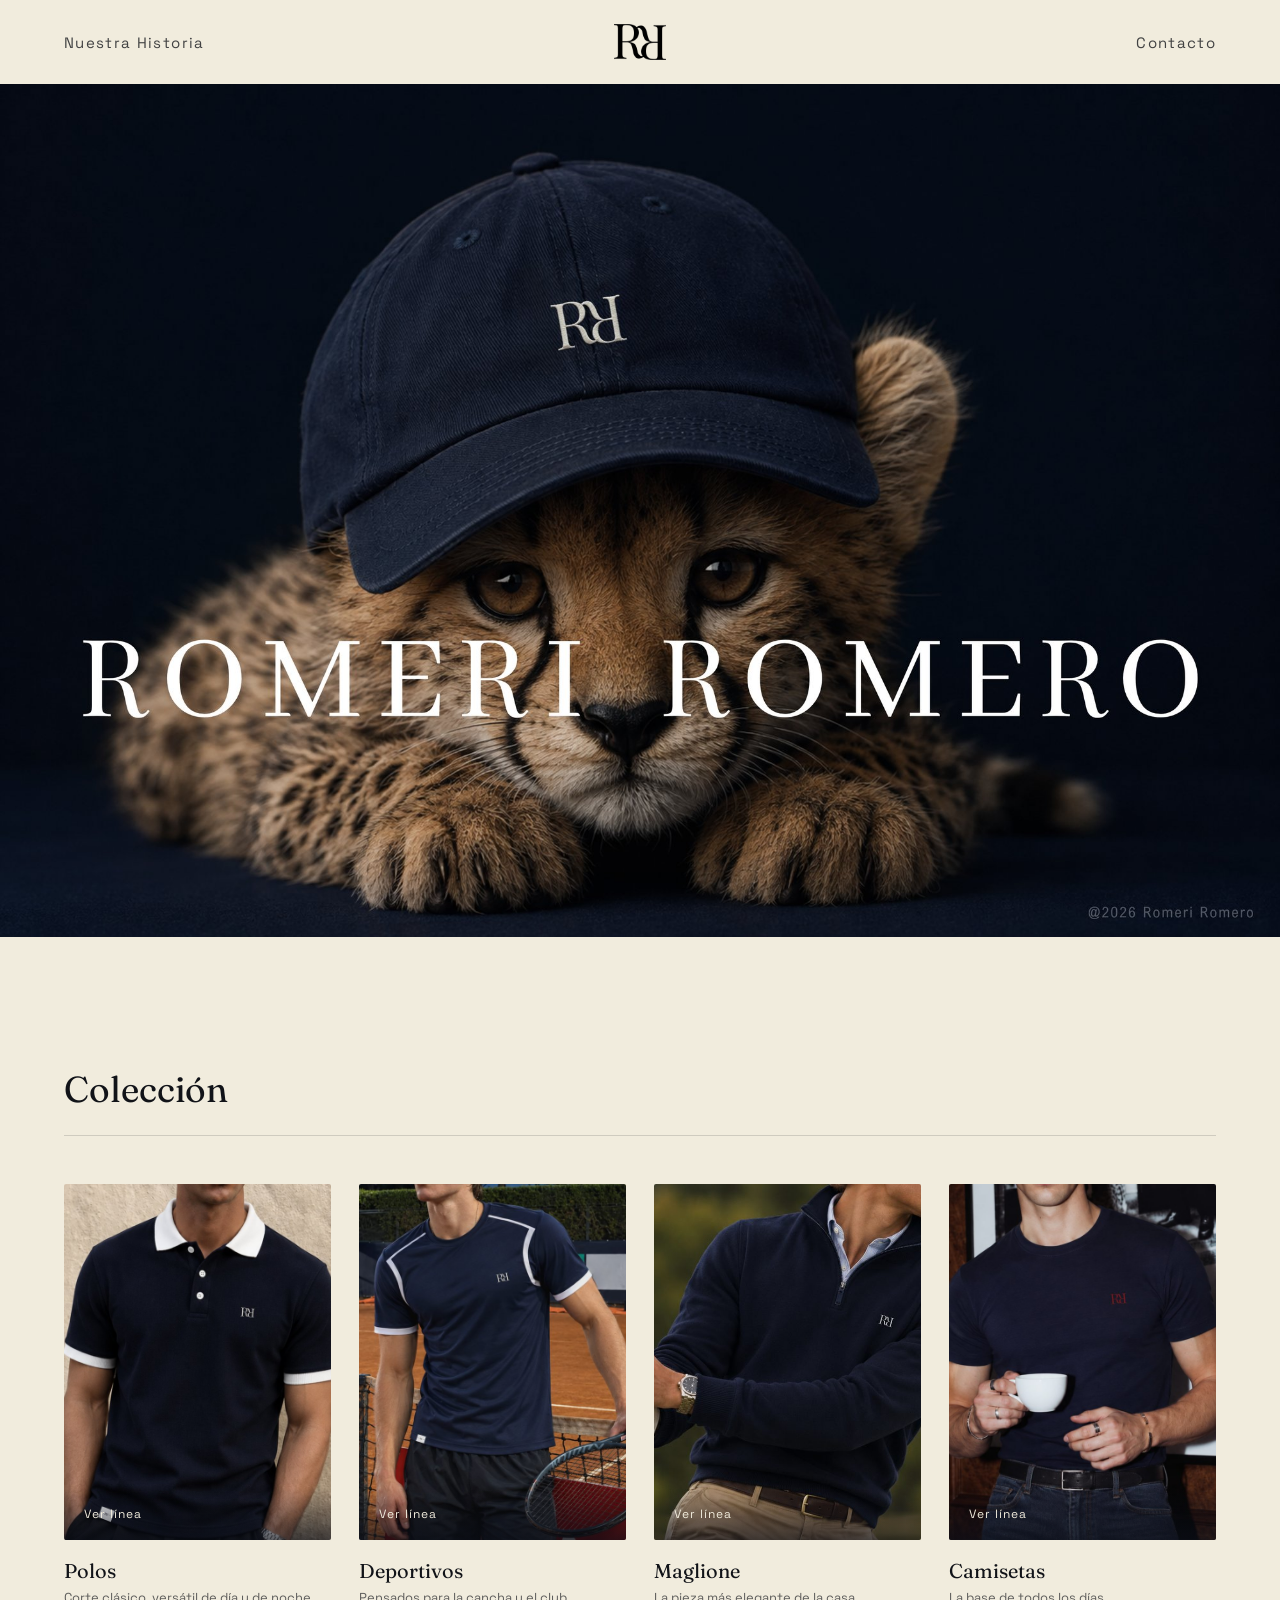
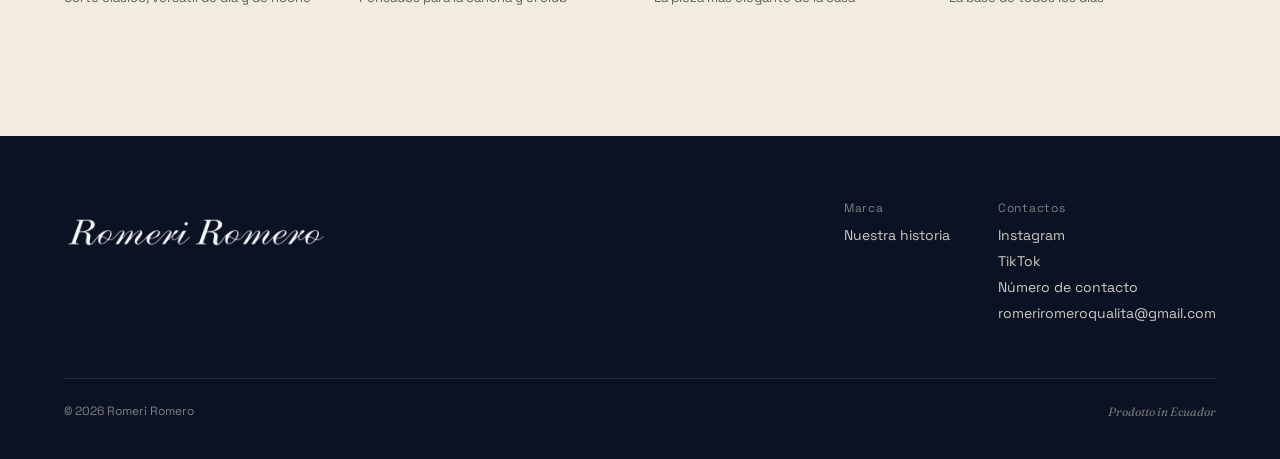
==== commit f532913d: "Add files via upload" ====
--- a/index.html
+++ b/index.html
@@ -199,19 +199,6 @@
 @media(max-width:1100px){.cat-grid{grid-template-columns:repeat(2,1fr);}}
 @media(max-width:560px){.cat-grid{grid-template-columns:1fr;}}
 
-/* COMO COMPRAR (steps) */
-.comprar-steps-section{background:var(--bone);color:var(--ink);padding:120px 5vw;}
-.comprar-steps-inner{max-width:1800px;margin:0 auto;}
-.comprar-steps-inner .section-head{border-bottom-color:rgba(17,19,24,0.15);}
-.comprar-steps-inner .section-head h3{color:var(--ink);}
-.comprar-steps-inner .section-head p{color:var(--ink);}
-.pasos{display:grid;grid-template-columns:repeat(4,1fr);gap:36px;}
-.paso .num{font-family:'Fraunces',serif;font-size:14px;color:var(--gold);letter-spacing:0.1em;margin-bottom:14px;}
-.paso h4{font-family:'Fraunces',serif;font-weight:400;font-size:19px;margin-bottom:10px;color:var(--ink);}
-.paso p{font-size:14px;line-height:1.7;color:var(--ink);opacity:0.72;}
-@media(max-width:1000px){.pasos{grid-template-columns:repeat(2,1fr);gap:32px;}}
-@media(max-width:560px){.pasos{grid-template-columns:1fr;}}
-
 /* NOTA HECHO A PEDIDO */
 .hecho-a-pedido{
   max-width:1800px;margin:0 auto;
@@ -303,6 +290,7 @@
   .foot-links{flex-wrap:wrap;gap:32px;}
 }
 
+.contact-drawer:not(.active){box-shadow:none;}
 </style>
 </head>
 <body>
@@ -369,37 +357,6 @@
   </div>
 </section>
 
-<section class="comprar-steps-section" id="comprar">
-  <div class="comprar-steps-inner">
-    <div class="section-head">
-      <h3>Cómo Comprar</h3>
-      <p>Pedidos atendidos uno a uno, como debe ser en una casa que recién empieza.</p>
-    </div>
-    <div class="pasos">
-      <div class="paso">
-        <div class="num">01</div>
-        <h4>Elige tu pieza</h4>
-        <p>Entra a la línea que te interesa y elige color y diseño.</p>
-      </div>
-      <div class="paso">
-        <div class="num">02</div>
-        <h4>Envía tu pedido</h4>
-        <p>Completa el formulario con tus datos. Recibirás una confirmación con el total y los datos de pago.</p>
-      </div>
-      <div class="paso">
-        <div class="num">03</div>
-        <h4>Realiza la transferencia</h4>
-        <p>Los datos bancarios se envían de forma privada al confirmar tu pedido, nunca se publican aquí.</p>
-      </div>
-      <div class="paso">
-        <div class="num">04</div>
-        <h4>Recibe tu prenda</h4>
-        <p>Verificamos el pago, preparamos tu pedido y coordinamos el envío a cualquier parte de Ecuador.</p>
-      </div>
-    </div>
-  </div>
-</section>
-
 <footer>
   <div class="foot-top">
     <img class="foot-wordmark" src="[data-uri]" alt="Romeri Romero">
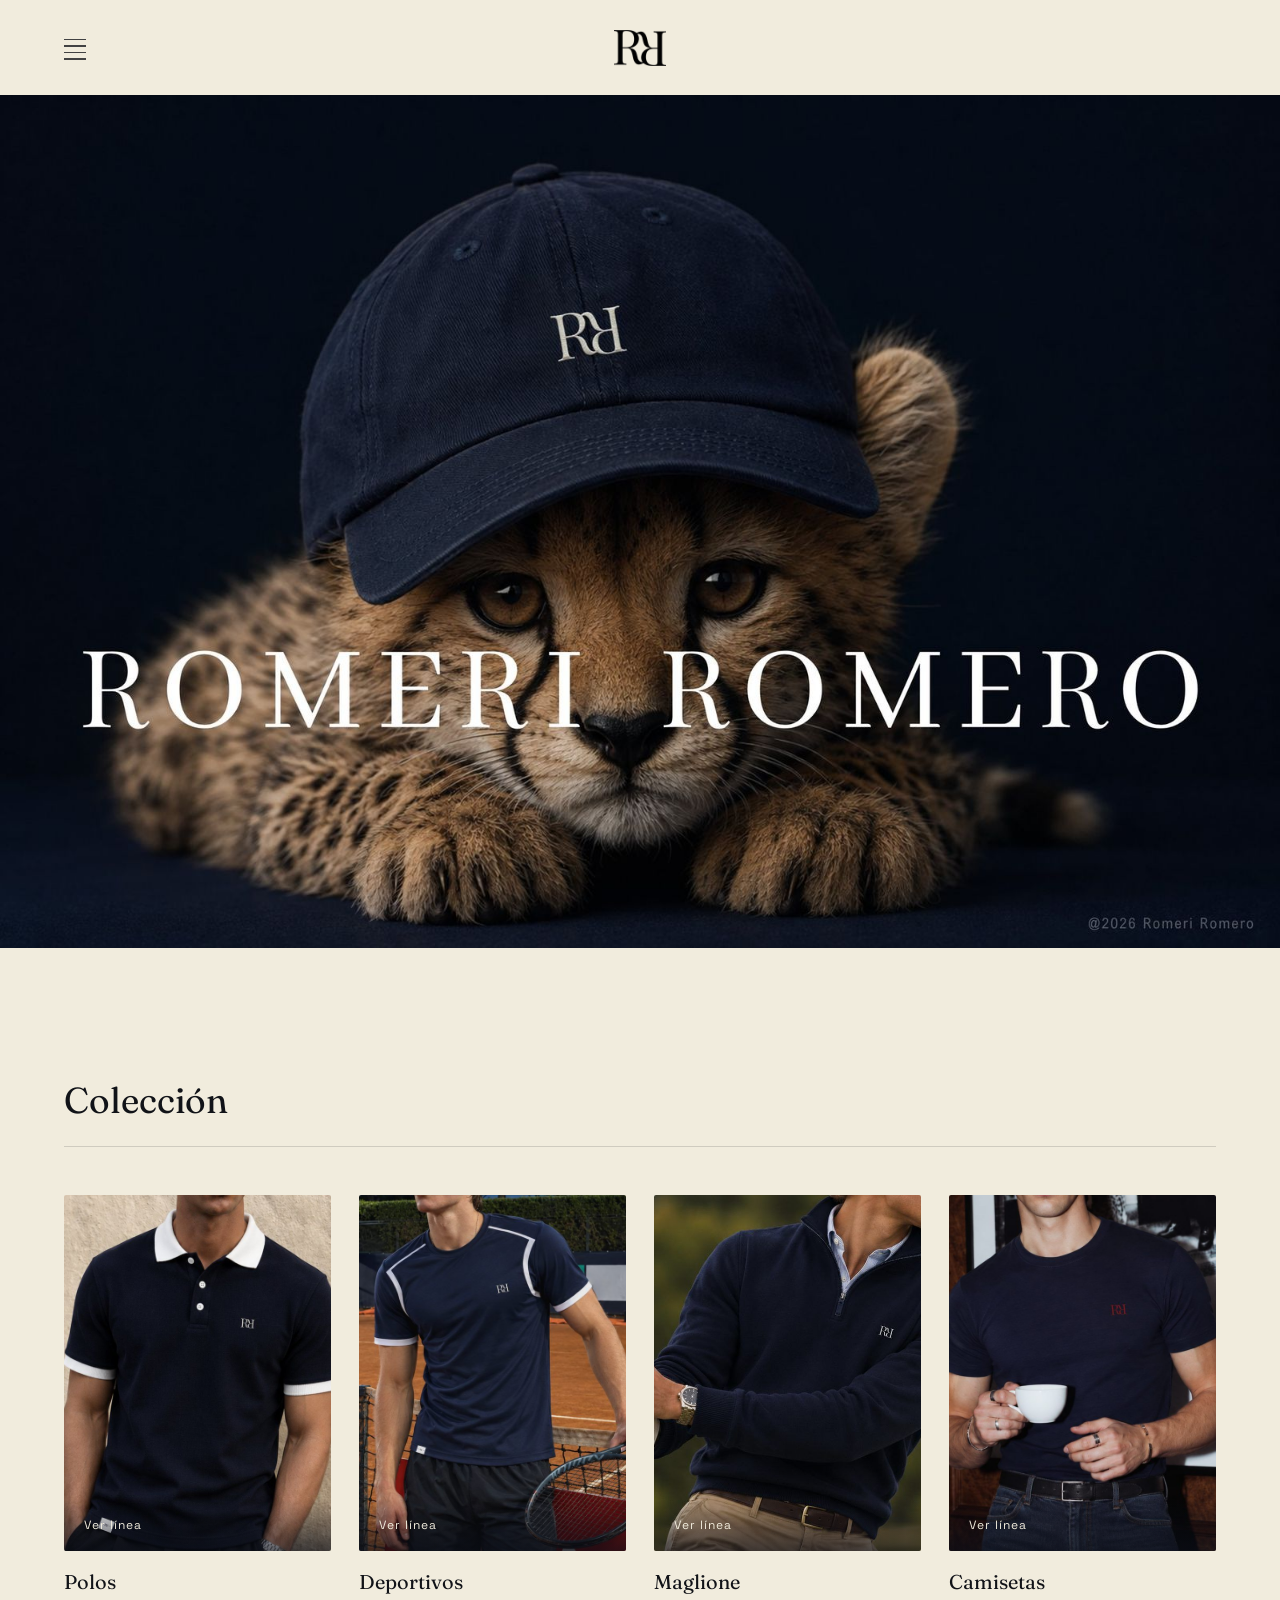
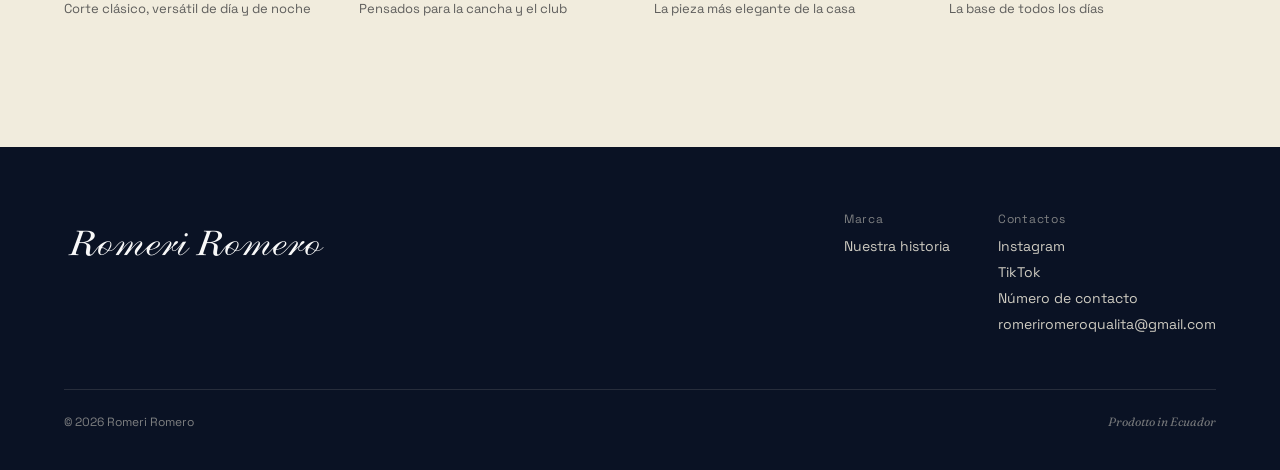
==== commit 6a978be5: "Add files via upload" ====
--- a/index.html
+++ b/index.html
@@ -15,9 +15,9 @@
 <meta name="twitter:card" content="summary_large_image">
 <meta name="twitter:title" content="Romeri Romero Official Online Store">
 <meta name="twitter:description" content="Romeri Romero es una casa de moda ecuatoriana con sensibilidad italiana. Prendas de autor entre lo clásico y lo urbano, diseñadas y confeccionadas en Ecuador.">
-<link rel="icon" type="image/png" sizes="32x32" href="[data-uri]">
-<link rel="icon" type="image/png" sizes="512x512" href="[data-uri]">
-<link rel="apple-touch-icon" sizes="180x180" href="[data-uri]">
+<link rel="icon" type="image/png" sizes="32x32" href="favicon-32.png">
+<link rel="icon" type="image/png" sizes="512x512" href="favicon-512.png">
+<link rel="apple-touch-icon" sizes="180x180" href="apple-touch-icon.png">
 <meta name="theme-color" content="#0E1830">
 <meta property="og:image" content="https://romeriromero.com/logo.png">
 <meta name="twitter:image" content="https://romeriromero.com/logo.png">
@@ -75,76 +75,6 @@
 }
 a{color:inherit;}
 
-/* NAV */
-nav{
-  display:grid;
-  grid-template-columns:1fr auto 1fr;
-  align-items:center;
-  padding:24px 5vw;
-  max-width:1800px;
-  margin:0 auto;
-}
-nav .nav-left{justify-self:start;}
-nav .nav-right{justify-self:end;}
-nav .nav-left a, nav .nav-right a, nav .nav-right button{
-  font-size:15px;
-  letter-spacing:0.09em;
-  text-decoration:none;
-  color:var(--ink);
-  opacity:0.78;
-  background:none;
-  border:none;
-  cursor:pointer;
-  font-family:'Space Grotesk',sans-serif;
-  padding:0;
-}
-nav .nav-left a:hover, nav .nav-right a:hover, nav .nav-right button:hover{opacity:1;}
-nav .nav-logo{justify-self:center;}
-nav .nav-logo img{height:36px;width:auto;display:block;}
-@media(max-width:560px){
-  nav{padding:18px 5vw;}
-  nav .nav-left a, nav .nav-right a, nav .nav-right button{font-size:13px;letter-spacing:0.05em;}
-  nav .nav-logo img{height:28px;}
-}
-
-/* CONTACT DRAWER */
-.contact-overlay{
-  position:fixed;inset:0;background:rgba(10,14,24,0.45);
-  opacity:0;pointer-events:none;transition:opacity 0.25s ease;z-index:100;
-}
-.contact-overlay.active{opacity:1;pointer-events:auto;}
-.contact-drawer{
-  position:fixed;top:0;right:0;height:100vh;
-  width:min(380px,88vw);
-  background:var(--bone);
-  transform:translateX(100%);
-  transition:transform 0.3s ease;
-  z-index:101;
-  padding:56px 40px;
-  box-shadow:-10px 0 40px rgba(0,0,0,0.2);
-}
-.contact-drawer.active{transform:translateX(0);}
-.contact-close{
-  position:absolute;top:24px;right:28px;
-  background:none;border:none;font-size:26px;line-height:1;
-  cursor:pointer;color:var(--ink);opacity:0.7;
-}
-.contact-close:hover{opacity:1;}
-.contact-drawer-title{
-  font-family:'Fraunces',serif;font-size:24px;font-weight:400;
-  margin-bottom:36px;color:var(--ink);
-}
-.contact-row{
-  display:block;
-  font-size:15px;
-  color:var(--ink);
-  text-decoration:none;
-  padding:16px 0;
-  border-bottom:1px solid rgba(17,19,24,0.12);
-  opacity:0.85;
-}
-.contact-row:hover{opacity:1;}
-
 /* PAGE HEADER (subpages without hero photo) */
 .page-header{
   background:var(--navy);
@@ -290,43 +220,24 @@
   .foot-links{flex-wrap:wrap;gap:32px;}
 }
 
-.contact-drawer:not(.active){box-shadow:none;}
+
 </style>
+<link rel="stylesheet" href="menu.css?v=2">
 </head>
 <body>
 
 <h1 class="visually-hidden">Romeri Romero — Moda ecuatoriana con alma italiana</h1>
 
-<nav>
-  <div class="nav-left"><a href="historia.html">Nuestra Historia</a></div>
-  <div class="nav-logo"><a href="index.html"><img src="[data-uri]" alt="Romeri Romero"></a></div>
-  <div class="nav-right"><button type="button" onclick="openContact(event)">Contacto</button></div>
-</nav>
-
-<div class="contact-overlay" id="contactOverlay" onclick="closeContact()"></div>
-<aside class="contact-drawer" id="contactDrawer">
-  <button class="contact-close" onclick="closeContact()" aria-label="Cerrar">&times;</button>
-  <div class="contact-drawer-title">Contactos</div>
-  <a class="contact-row" href="https://instagram.com/romeriromero_" target="_blank" rel="noopener">Instagram</a>
-  <a class="contact-row" href="https://tiktok.com/@romeriromero_" target="_blank" rel="noopener">TikTok</a>
-  <a class="contact-row" href="https://wa.me/593990550832" target="_blank" rel="noopener">Número de contacto</a>
-  <a class="contact-row" href="mailto:romeriromeroqualita@gmail.com">romeriromeroqualita@gmail.com</a>
-</aside>
-
-<script>
-function openContact(e){
-  if(e) e.preventDefault();
-  document.getElementById('contactOverlay').classList.add('active');
-  document.getElementById('contactDrawer').classList.add('active');
-}
-function closeContact(){
-  document.getElementById('contactOverlay').classList.remove('active');
-  document.getElementById('contactDrawer').classList.remove('active');
-}
-</script>
+<header class="site-nav">
+  <div class="nav-left">
+    <button type="button" class="menu-toggle" aria-label="Abrir menú" aria-expanded="false" aria-controls="menuDrawer"><span></span><span></span><span></span><span></span></button>
+  </div>
+  <div class="nav-logo"><a href="index.html" aria-label="Romeri Romero, ir al inicio"><img src="img/nav-logo.png" alt="Romeri Romero"></a></div>
+  <div class="nav-right"></div>
+</header>
 
 <section class="hero">
-  <img class="hero-shot" src="[data-uri]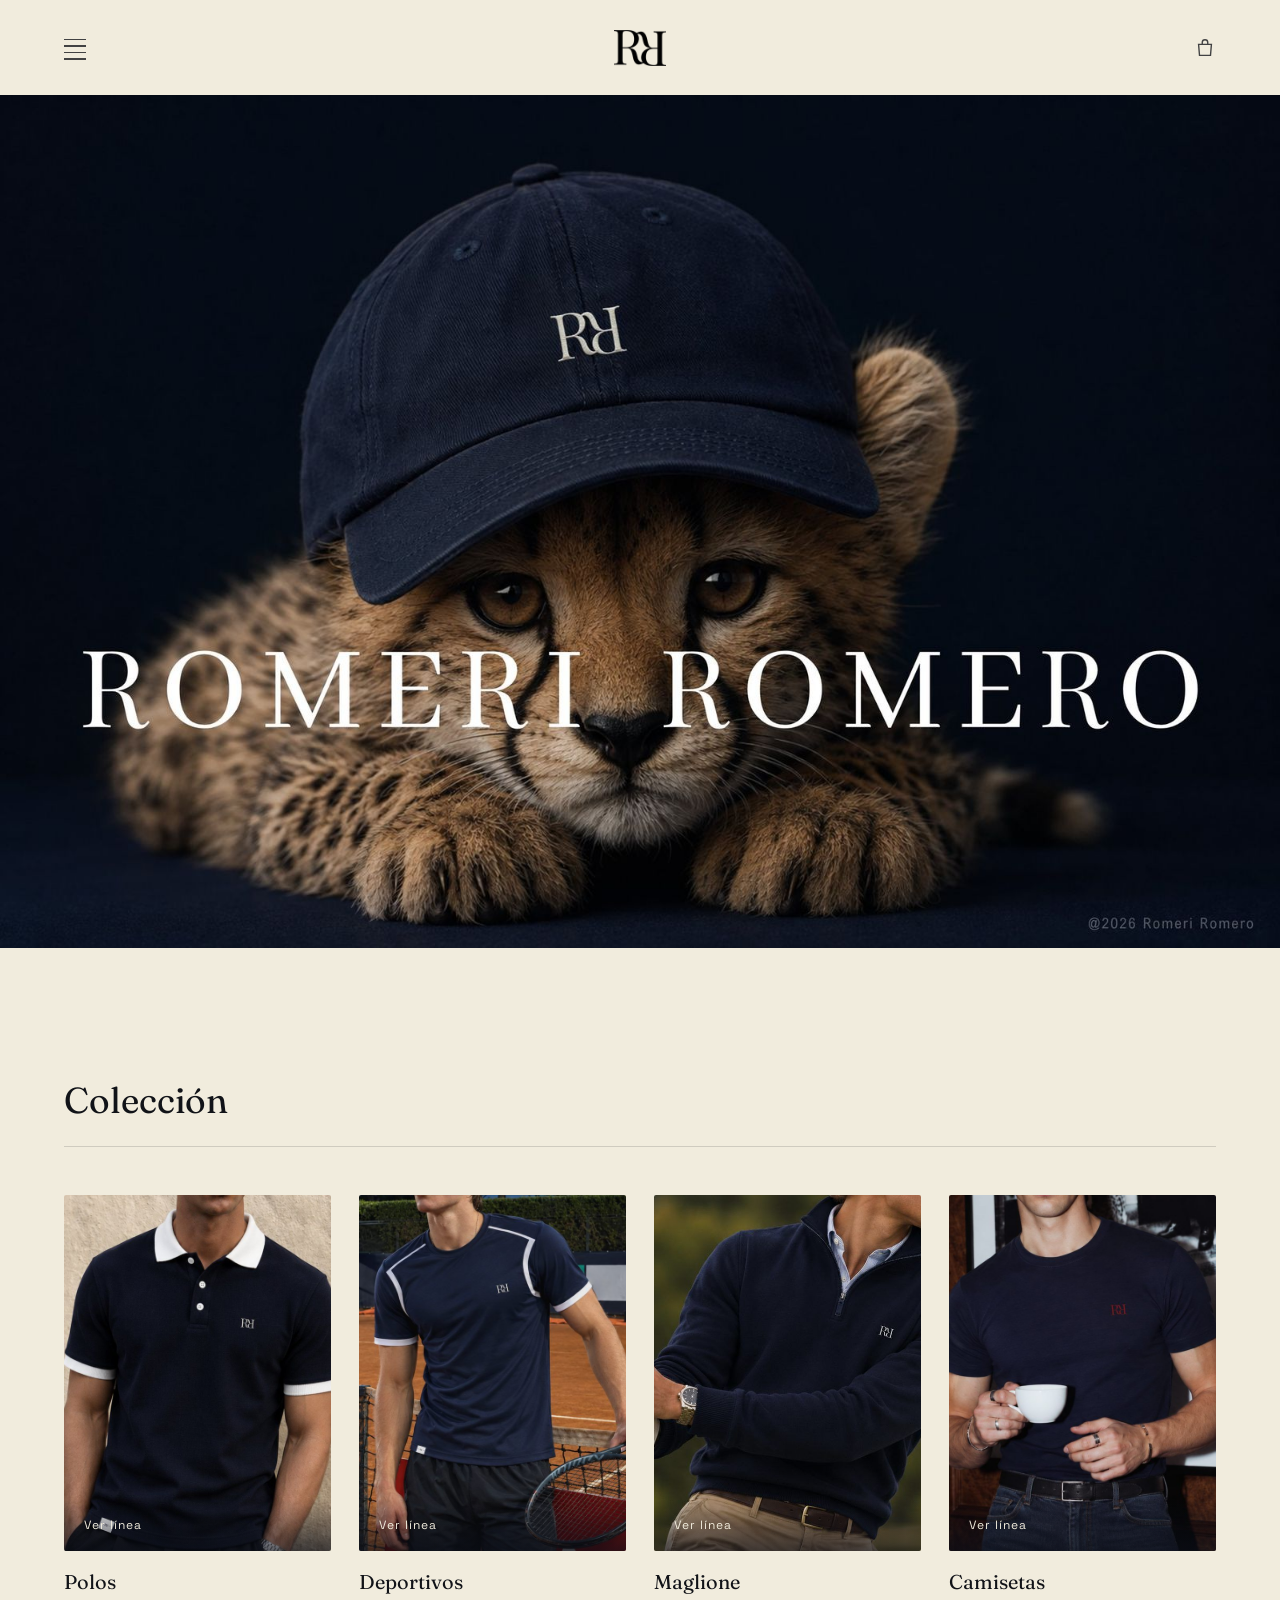
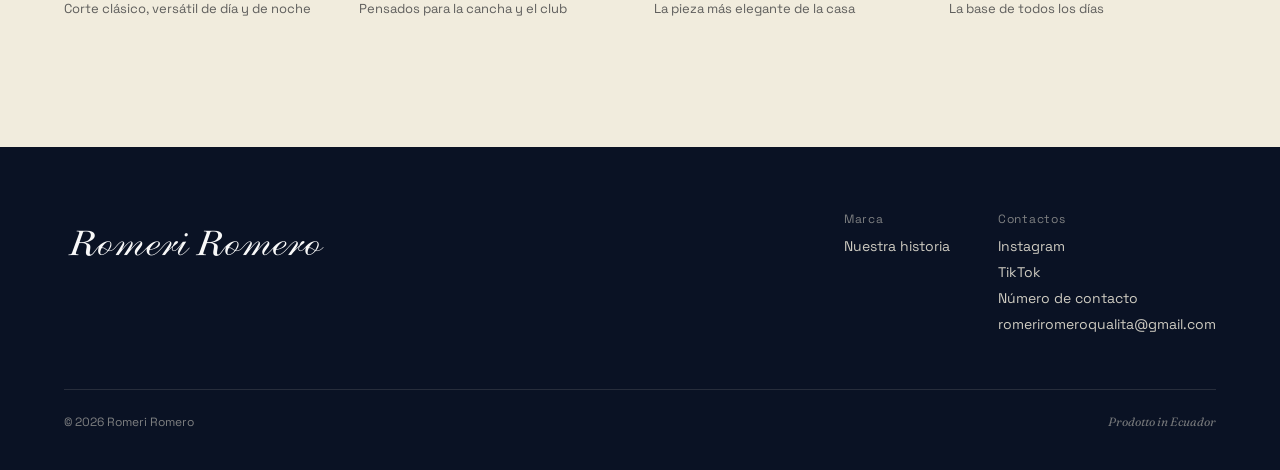
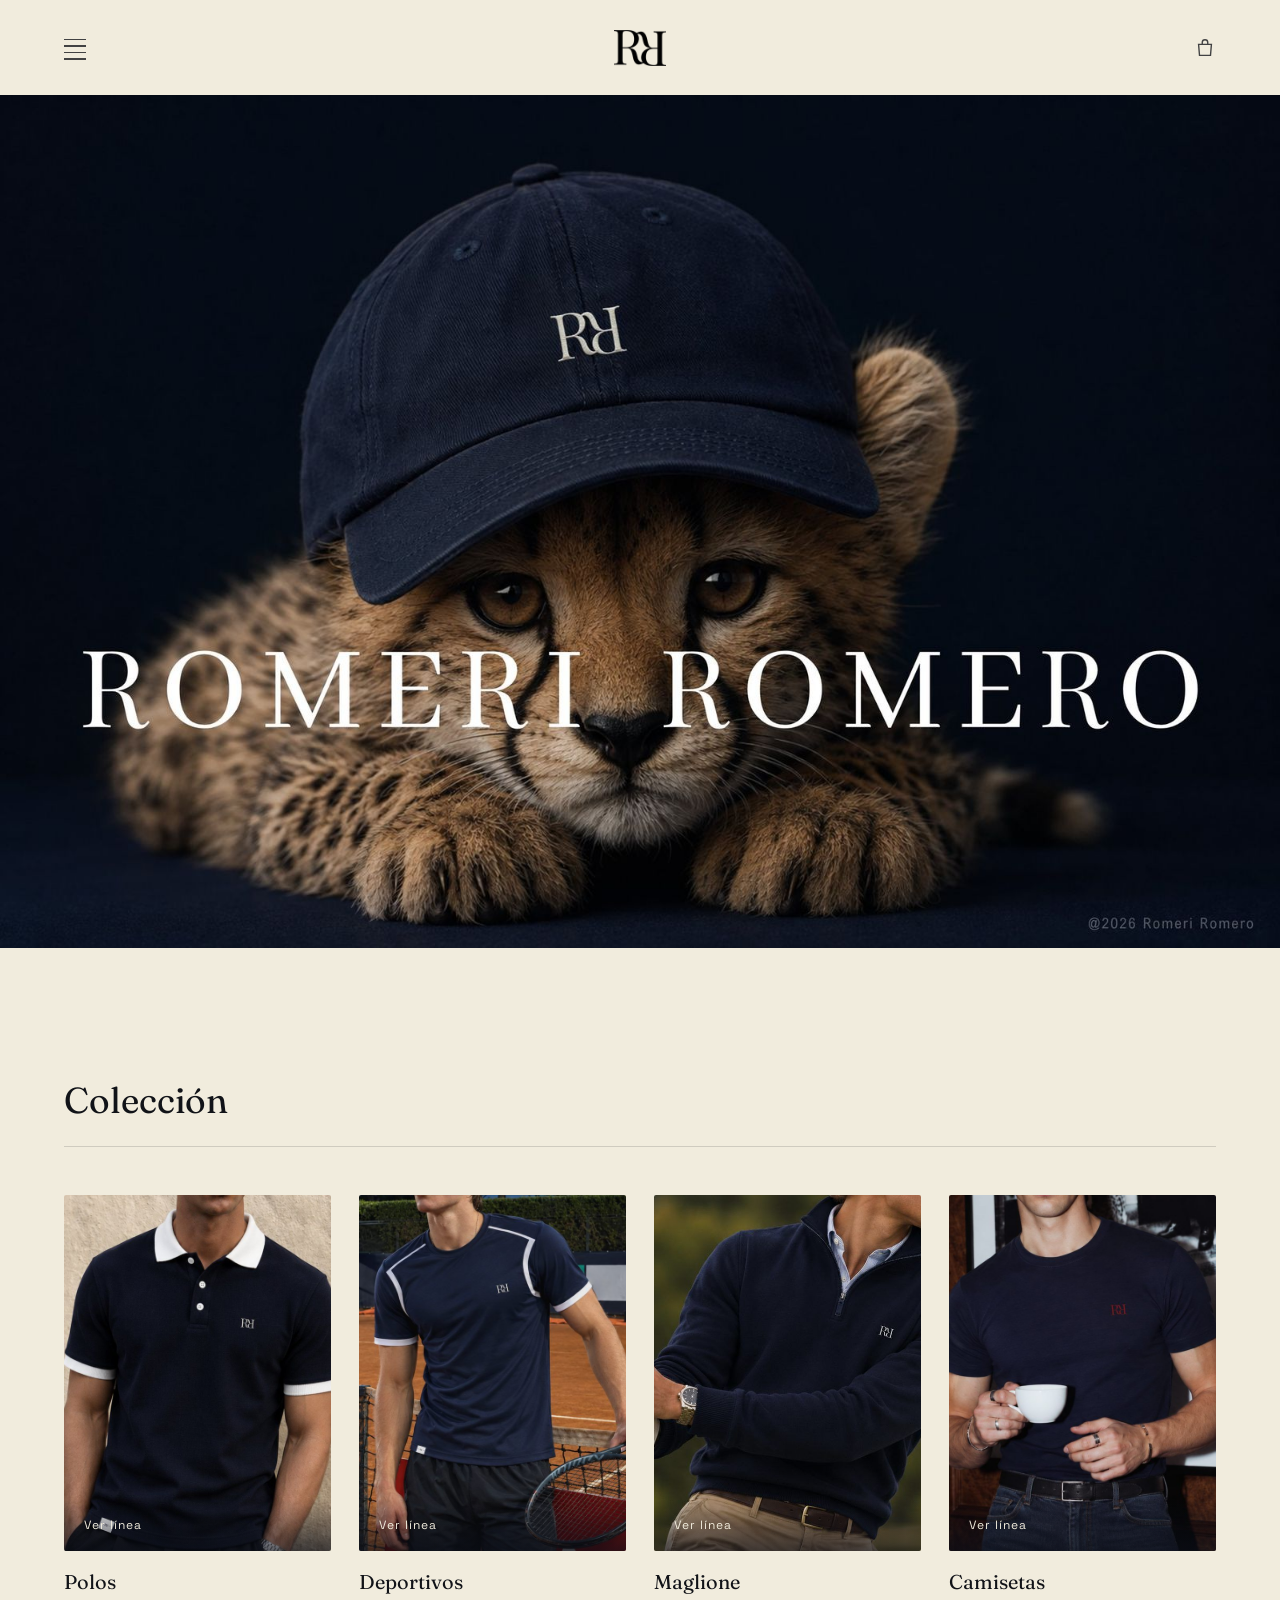
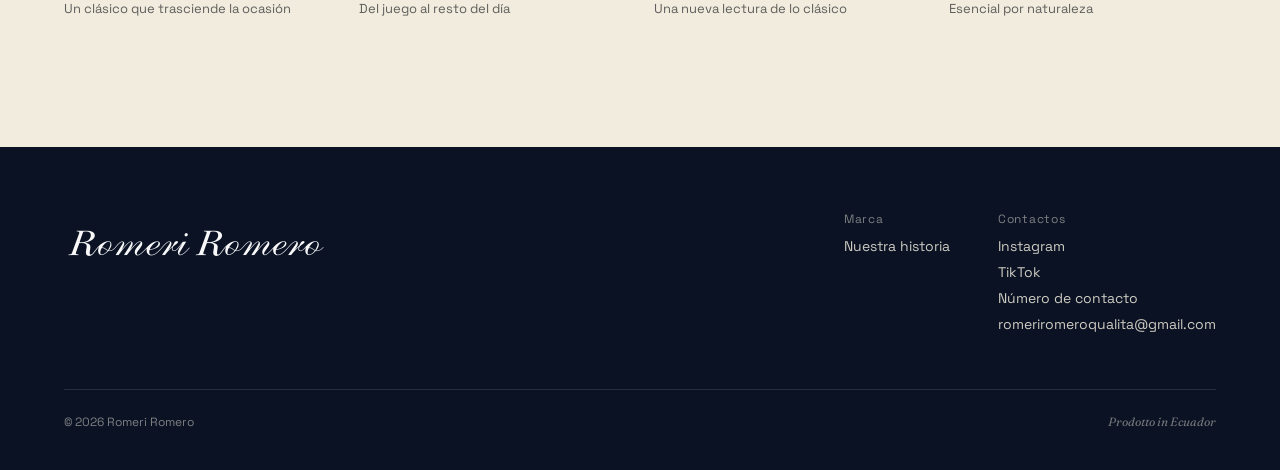
